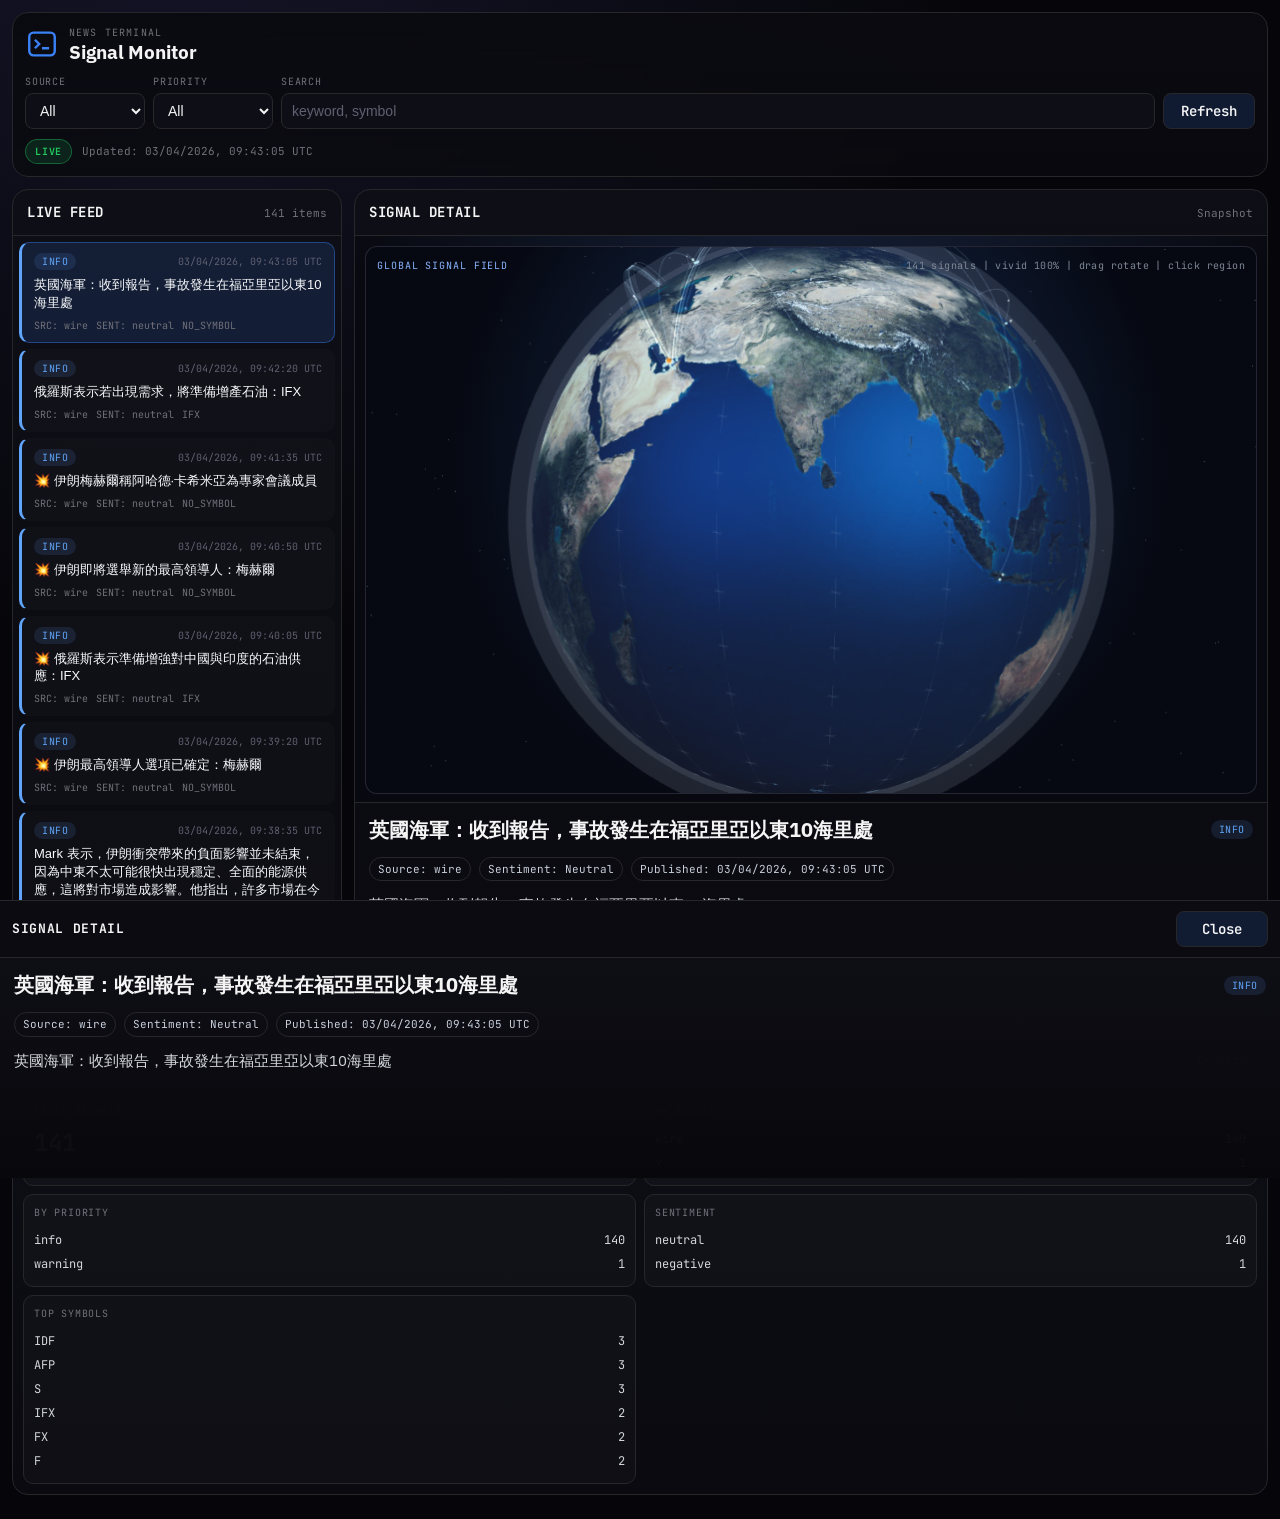
==== web/index.html @ eb811982 "Initial publish for GitHub Pages" ====
﻿<!DOCTYPE html>
<html lang="en" translate="no">
<head>
  <meta charset="UTF-8" />
  <meta name="viewport" content="width=device-width, initial-scale=1.0" />
  <title>News Terminal Web</title>
  <meta name="description" content="Real-time terminal-style news page powered by local news pipeline." />
  <link rel="preconnect" href="https://fonts.googleapis.com" />
  <link rel="preconnect" href="https://fonts.gstatic.com" crossorigin />
  <link href="https://fonts.googleapis.com/css2?family=IBM+Plex+Sans:wght@400;500;600;700&family=JetBrains+Mono:wght@400;500;600;700&display=swap" rel="stylesheet" />
  <link rel="stylesheet" href="./assets/css/terminal.css" />
  <script type="importmap">
    {
      "imports": {
        "three": "./assets/vendor/three.module.js",
        "three/addons/": "./assets/vendor/"
      }
    }
  </script>
</head>
<body>
  <a class="skip-link" href="#main-content">Skip to main content</a>

  <div class="app-shell">
    <header class="topbar" role="banner">
      <div class="brand">
        <svg class="brand-mark" viewBox="0 0 24 24" aria-hidden="true">
          <rect x="3" y="4" width="18" height="16" rx="3" ry="3"></rect>
          <path d="M7 9l3 3-3 3M12 15h5"></path>
        </svg>
        <div>
          <p class="brand-kicker">News Terminal</p>
          <h1 class="brand-title">Signal Monitor</h1>
        </div>
      </div>

      <form class="top-controls" aria-label="Feed filters" onsubmit="return false;">
        <label class="control-group" for="source-filter">
          <span>Source</span>
          <select id="source-filter" aria-label="Filter by source">
            <option value="all">All</option>
            <option value="x">X</option>
            <option value="wire">Wire</option>
          </select>
        </label>

        <label class="control-group" for="priority-filter">
          <span>Priority</span>
          <select id="priority-filter" aria-label="Filter by priority">
            <option value="all">All</option>
            <option value="critical">Critical</option>
            <option value="warning">Warning</option>
            <option value="info">Info</option>
          </select>
        </label>

        <label class="control-group search-group" for="search-input">
          <span>Search</span>
          <input id="search-input" type="search" placeholder="keyword, symbol" autocomplete="off" />
        </label>

        <button id="refresh-btn" class="action-btn" type="button">Refresh</button>
      </form>

      <div class="status-strip" aria-live="polite">
        <span id="live-indicator" class="live-indicator">Live</span>
        <span id="generated-at" class="generated-at">Data pending</span>
      </div>
    </header>

    <main id="main-content" class="layout-grid">
      <section class="panel feed-panel" aria-label="News feed panel">
        <div class="panel-head">
          <h2>Live Feed</h2>
          <span id="feed-count" class="panel-meta">0 items</span>
        </div>
        <div id="feed-list" class="feed-list" role="listbox" aria-label="Latest signals"></div>
      </section>

      <section class="panel detail-panel" aria-label="Signal detail panel">
        <div class="panel-head">
          <h2>Signal Detail</h2>
          <span class="panel-meta">Snapshot</span>
        </div>
        <section class="globe-stage" aria-label="Global signal globe">
          <canvas id="globe-canvas" class="globe-canvas" role="application" tabindex="0" aria-label="Rotating globe. Drag to rotate, click signal nodes to view news."></canvas>
          <div class="globe-overlay">
            <p class="globe-kicker">Global Signal Field</p>
            <p id="globe-summary" class="globe-summary">Waiting for feed data</p>
          </div>
        </section>
        <article id="detail-view" class="detail-view" tabindex="-1"></article>
      </section>

      <aside class="panel metrics-panel" aria-label="Metrics panel">
        <div class="panel-head">
          <h2>Market Pulse</h2>
          <span class="panel-meta">Computed</span>
        </div>
        <div id="metrics-grid" class="metrics-grid"></div>
      </aside>
    </main>
  </div>

  <div id="mobile-detail-drawer" class="mobile-drawer" aria-hidden="true">
    <div class="mobile-drawer-head">
      <h2>Signal Detail</h2>
      <button id="mobile-close-detail" class="action-btn" type="button" aria-label="Close detail panel">Close</button>
    </div>
    <article id="mobile-detail-view" class="detail-view"></article>
  </div>

  <div id="toast" class="toast" role="status" aria-live="polite"></div>

  <script type="module" src="./assets/js/app.js"></script>
</body>
</html>
---- web/assets/css/terminal.css ----
﻿:root {
  --bg: #06060a;
  --surface-0: #0a0a10;
  --surface-1: #0e0e16;
  --surface-2: #14141e;
  --text: #f4f4f5;
  --muted: #71717a;
  --line: #27272a;
  --accent: #3b82f6;
  --positive: #22c55e;
  --negative: #ef4444;
  --warning: #f59e0b;
  --info: #60a5fa;
  --radius-sm: 8px;
  --radius-md: 12px;
  --radius-lg: 16px;
  --shadow-focus: 0 0 0 2px rgba(59, 130, 246, 0.45);
  --shadow-soft: 0 12px 28px rgba(0, 0, 0, 0.28);
  --transition-fast: 180ms cubic-bezier(0.2, 0, 0.2, 1);
}

* {
  box-sizing: border-box;
}

html,
body {
  margin: 0;
  min-height: 100%;
  background: radial-gradient(circle at 15% -10%, #15152a 0%, var(--bg) 40%);
  color: var(--text);
  font-family: "IBM Plex Sans", system-ui, -apple-system, sans-serif;
}

body {
  line-height: 1.5;
}

a {
  color: inherit;
}

.skip-link {
  position: absolute;
  left: -9999px;
  top: 12px;
  z-index: 120;
  padding: 8px 12px;
  border-radius: var(--radius-sm);
  background: var(--accent);
  color: #fff;
  text-decoration: none;
}

.skip-link:focus {
  left: 12px;
}

.app-shell {
  width: min(1600px, 100% - 24px);
  margin: 12px auto;
  padding-bottom: 12px;
}

.topbar {
  position: sticky;
  top: 10px;
  z-index: 50;
  display: grid;
  grid-template-columns: minmax(200px, 280px) 1fr auto;
  gap: 12px;
  align-items: center;
  padding: 12px;
  border: 1px solid var(--line);
  border-radius: var(--radius-lg);
  background: linear-gradient(180deg, rgba(10, 10, 16, 0.96), rgba(10, 10, 16, 0.84));
  backdrop-filter: blur(8px);
}

.brand {
  display: flex;
  align-items: center;
  gap: 10px;
  min-width: 0;
}

.brand-mark {
  width: 34px;
  height: 34px;
  stroke: var(--accent);
  fill: none;
  stroke-width: 1.7;
  flex-shrink: 0;
}

.brand-kicker {
  margin: 0;
  color: var(--muted);
  font-family: "JetBrains Mono", monospace;
  font-size: 10px;
  letter-spacing: 0.12em;
  text-transform: uppercase;
}

.brand-title {
  margin: 2px 0 0;
  font-size: 19px;
  line-height: 1.15;
}

.top-controls {
  display: grid;
  grid-template-columns: 120px 120px minmax(200px, 1fr) auto;
  gap: 8px;
  align-items: end;
}

.control-group {
  display: flex;
  flex-direction: column;
  gap: 4px;
}

.control-group span {
  color: var(--muted);
  font-family: "JetBrains Mono", monospace;
  font-size: 10px;
  letter-spacing: 0.08em;
  text-transform: uppercase;
}

.control-group select,
.control-group input,
.action-btn {
  height: 36px;
  border: 1px solid var(--line);
  border-radius: var(--radius-sm);
  background: var(--surface-1);
  color: var(--text);
  padding: 0 10px;
  font-size: 14px;
  transition: border-color var(--transition-fast), background-color var(--transition-fast), transform var(--transition-fast);
}

.control-group input::placeholder {
  color: #5f6070;
}

.control-group select:focus,
.control-group input:focus,
.action-btn:focus,
.feed-card:focus-visible {
  outline: none;
  border-color: var(--accent);
  box-shadow: var(--shadow-focus);
}

.action-btn {
  min-width: 92px;
  cursor: pointer;
  background: rgba(59, 130, 246, 0.15);
  font-family: "JetBrains Mono", monospace;
  font-weight: 600;
}

.action-btn:hover {
  border-color: rgba(59, 130, 246, 0.8);
  background: rgba(59, 130, 246, 0.26);
}

.status-strip {
  justify-self: end;
  display: flex;
  align-items: center;
  gap: 10px;
  min-width: 160px;
}

.live-indicator {
  display: inline-flex;
  align-items: center;
  justify-content: center;
  padding: 4px 9px;
  border: 1px solid rgba(34, 197, 94, 0.4);
  border-radius: 999px;
  background: rgba(34, 197, 94, 0.14);
  color: var(--positive);
  font-family: "JetBrains Mono", monospace;
  font-size: 10px;
  font-weight: 700;
  letter-spacing: 0.08em;
  text-transform: uppercase;
}

.generated-at {
  color: var(--muted);
  font-family: "JetBrains Mono", monospace;
  font-size: 11px;
}

.layout-grid {
  display: grid;
  grid-template-columns: minmax(280px, 360px) minmax(0, 1fr) minmax(260px, 320px);
  gap: 12px;
  margin-top: 12px;
  min-height: calc(100vh - 130px);
}

.panel {
  border: 1px solid var(--line);
  border-radius: var(--radius-lg);
  background: linear-gradient(180deg, rgba(14, 14, 22, 0.96), rgba(10, 10, 16, 0.96));
  overflow: hidden;
  min-width: 0;
}

.panel-head {
  display: flex;
  align-items: baseline;
  justify-content: space-between;
  gap: 8px;
  padding: 12px 14px;
  border-bottom: 1px solid var(--line);
}

.panel-head h2 {
  margin: 0;
  font-size: 14px;
  letter-spacing: 0.04em;
  text-transform: uppercase;
  font-family: "JetBrains Mono", monospace;
}

.panel-meta {
  color: var(--muted);
  font-family: "JetBrains Mono", monospace;
  font-size: 11px;
}

.feed-list {
  max-height: calc(100vh - 215px);
  overflow-y: auto;
  padding: 6px;
  scroll-behavior: smooth;
}

.feed-card {
  width: 100%;
  margin: 0;
  padding: 10px 12px;
  border: 1px solid transparent;
  border-left: 3px solid var(--info);
  border-radius: 10px;
  background: rgba(255, 255, 255, 0.02);
  color: inherit;
  text-align: left;
  cursor: pointer;
  transition: background-color var(--transition-fast), border-color var(--transition-fast), transform var(--transition-fast);
}

.feed-card + .feed-card {
  margin-top: 6px;
}

.feed-card:hover {
  background: rgba(59, 130, 246, 0.08);
  border-color: rgba(59, 130, 246, 0.28);
  transform: translateY(-1px);
}

.feed-card[data-selected="true"] {
  background: rgba(59, 130, 246, 0.14);
  border-color: rgba(59, 130, 246, 0.42);
}

.feed-card[data-priority="critical"] {
  border-left-color: var(--negative);
}

.feed-card[data-priority="warning"] {
  border-left-color: var(--warning);
}

.feed-card[data-priority="info"] {
  border-left-color: var(--info);
}

.feed-card-row {
  display: flex;
  align-items: center;
  justify-content: space-between;
  gap: 8px;
  margin-bottom: 6px;
}

.feed-pill {
  display: inline-flex;
  align-items: center;
  padding: 2px 8px;
  border-radius: 999px;
  font-family: "JetBrains Mono", monospace;
  font-size: 10px;
  text-transform: uppercase;
  letter-spacing: 0.06em;
}

.feed-pill[data-priority="critical"] {
  color: var(--negative);
  background: rgba(239, 68, 68, 0.12);
}

.feed-pill[data-priority="warning"] {
  color: var(--warning);
  background: rgba(245, 158, 11, 0.12);
}

.feed-pill[data-priority="info"] {
  color: var(--info);
  background: rgba(96, 165, 250, 0.12);
}

.feed-time {
  color: #5f6070;
  font-family: "JetBrains Mono", monospace;
  font-size: 10px;
}

.feed-title {
  margin: 0;
  font-size: 13px;
  line-height: 1.38;
  color: #f8fafc;
}

.feed-meta {
  margin-top: 7px;
  display: flex;
  gap: 8px;
  flex-wrap: wrap;
  font-family: "JetBrains Mono", monospace;
  font-size: 10px;
  color: var(--muted);
}

.globe-stage {
  position: relative;
  padding: 10px 10px 8px;
  border-bottom: 1px solid var(--line);
  background: radial-gradient(circle at 50% -24%, rgba(66, 138, 255, 0.16), rgba(8, 9, 16, 0.92) 58%);
}

.globe-stage::after {
  content: none;
}

.globe-canvas {
  width: 100%;
  height: 548px;
  display: block;
  border: 1px solid rgba(39, 39, 54, 0.95);
  border-radius: 12px;
  background: radial-gradient(circle at 50% 40%, rgba(47, 103, 196, 0.34), rgba(6, 9, 18, 0.97) 66%);
  cursor: grab;
  touch-action: none;
}

.globe-overlay {
  position: absolute;
  top: 22px;
  left: 22px;
  right: 22px;
  display: flex;
  align-items: baseline;
  justify-content: space-between;
  gap: 8px;
  pointer-events: none;
}

.globe-kicker {
  margin: 0;
  color: #89b4ff;
  font-family: "JetBrains Mono", monospace;
  font-size: 10px;
  letter-spacing: 0.09em;
  text-transform: uppercase;
}

.globe-summary {
  margin: 0;
  color: #7f8796;
  font-family: "JetBrains Mono", monospace;
  font-size: 10px;
  letter-spacing: 0.04em;
  text-align: right;
}

.detail-view {
  min-height: 220px;
  padding: 14px;
}

.detail-empty {
  margin: 0;
  color: var(--muted);
  font-size: 14px;
}

.detail-title {
  margin: 0;
  font-size: 20px;
  line-height: 1.3;
}

.detail-headline-row {
  display: flex;
  align-items: center;
  justify-content: space-between;
  gap: 8px;
  margin-bottom: 14px;
}

.detail-tags {
  display: flex;
  flex-wrap: wrap;
  gap: 8px;
  margin: 10px 0 12px;
}

.detail-tag {
  border: 1px solid var(--line);
  border-radius: 999px;
  padding: 3px 8px;
  font-family: "JetBrains Mono", monospace;
  font-size: 11px;
  color: #c9d0dc;
}

.detail-content {
  margin: 0;
  color: #d4d7dd;
  white-space: pre-wrap;
  font-size: 15px;
  line-height: 1.65;
}

.detail-link {
  margin-top: 14px;
  display: inline-flex;
  color: var(--accent);
  text-underline-offset: 3px;
  font-family: "JetBrains Mono", monospace;
  font-size: 13px;
}

.metrics-grid {
  display: grid;
  gap: 8px;
  padding: 10px;
}

.metric-card {
  border: 1px solid var(--line);
  border-radius: 10px;
  padding: 10px;
  background: rgba(255, 255, 255, 0.02);
}

.metric-label {
  margin: 0;
  color: var(--muted);
  font-family: "JetBrains Mono", monospace;
  font-size: 10px;
  letter-spacing: 0.08em;
  text-transform: uppercase;
}

.metric-value {
  margin: 6px 0 0;
  font-family: "JetBrains Mono", monospace;
  font-size: 24px;
  font-weight: 700;
}

.metric-list {
  margin: 8px 0 0;
  padding: 0;
  list-style: none;
}

.metric-list li {
  display: flex;
  align-items: center;
  justify-content: space-between;
  gap: 8px;
  padding: 3px 0;
  font-family: "JetBrains Mono", monospace;
  font-size: 12px;
  color: #d4d7dd;
}

.mobile-drawer {
  position: fixed;
  left: 0;
  right: 0;
  bottom: 0;
  z-index: 80;
  transform: translateY(100%);
  transition: transform var(--transition-fast);
  background: linear-gradient(180deg, rgba(16, 16, 24, 0.98), rgba(8, 8, 12, 0.98));
  border-top: 1px solid var(--line);
  max-height: 80vh;
  overflow-y: auto;
}

.mobile-drawer.open {
  transform: translateY(0);
}

.mobile-drawer-head {
  position: sticky;
  top: 0;
  z-index: 1;
  display: flex;
  align-items: center;
  justify-content: space-between;
  gap: 8px;
  padding: 10px 12px;
  border-bottom: 1px solid var(--line);
  background: rgba(12, 12, 18, 0.98);
}

.mobile-drawer-head h2 {
  margin: 0;
  font-size: 13px;
  letter-spacing: 0.05em;
  text-transform: uppercase;
  font-family: "JetBrains Mono", monospace;
}

.toast {
  position: fixed;
  right: 14px;
  bottom: 14px;
  z-index: 90;
  padding: 8px 12px;
  border: 1px solid var(--line);
  border-radius: var(--radius-sm);
  background: rgba(10, 10, 16, 0.95);
  color: #cfd4de;
  font-family: "JetBrains Mono", monospace;
  font-size: 11px;
  opacity: 0;
  transform: translateY(8px);
  pointer-events: none;
  transition: opacity var(--transition-fast), transform var(--transition-fast);
}

.toast.visible {
  opacity: 1;
  transform: translateY(0);
}

@media (max-width: 1300px) {
  .topbar {
    grid-template-columns: 1fr;
    gap: 10px;
  }

  .status-strip {
    justify-self: start;
  }

  .layout-grid {
    grid-template-columns: minmax(260px, 330px) minmax(0, 1fr);
  }

  .metrics-panel {
    grid-column: 1 / -1;
  }

  .metrics-grid {
    grid-template-columns: repeat(2, minmax(0, 1fr));
  }
}

@media (max-width: 920px) {
  .app-shell {
    width: calc(100% - 16px);
    margin: 8px auto;
  }

  .top-controls {
    grid-template-columns: 1fr 1fr;
  }

  .search-group {
    grid-column: 1 / -1;
  }

  .layout-grid {
    grid-template-columns: 1fr;
    min-height: auto;
  }

  .feed-list {
    max-height: 46vh;
  }

  .globe-canvas {
    height: 390px;
  }

  .detail-view {
    min-height: 120px;
  }

  .metrics-grid {
    grid-template-columns: 1fr;
  }
}

@media (prefers-reduced-motion: reduce) {
  * {
    scroll-behavior: auto !important;
    transition-duration: 0.01ms !important;
    animation-duration: 0.01ms !important;
    animation-iteration-count: 1 !important;
  }
}
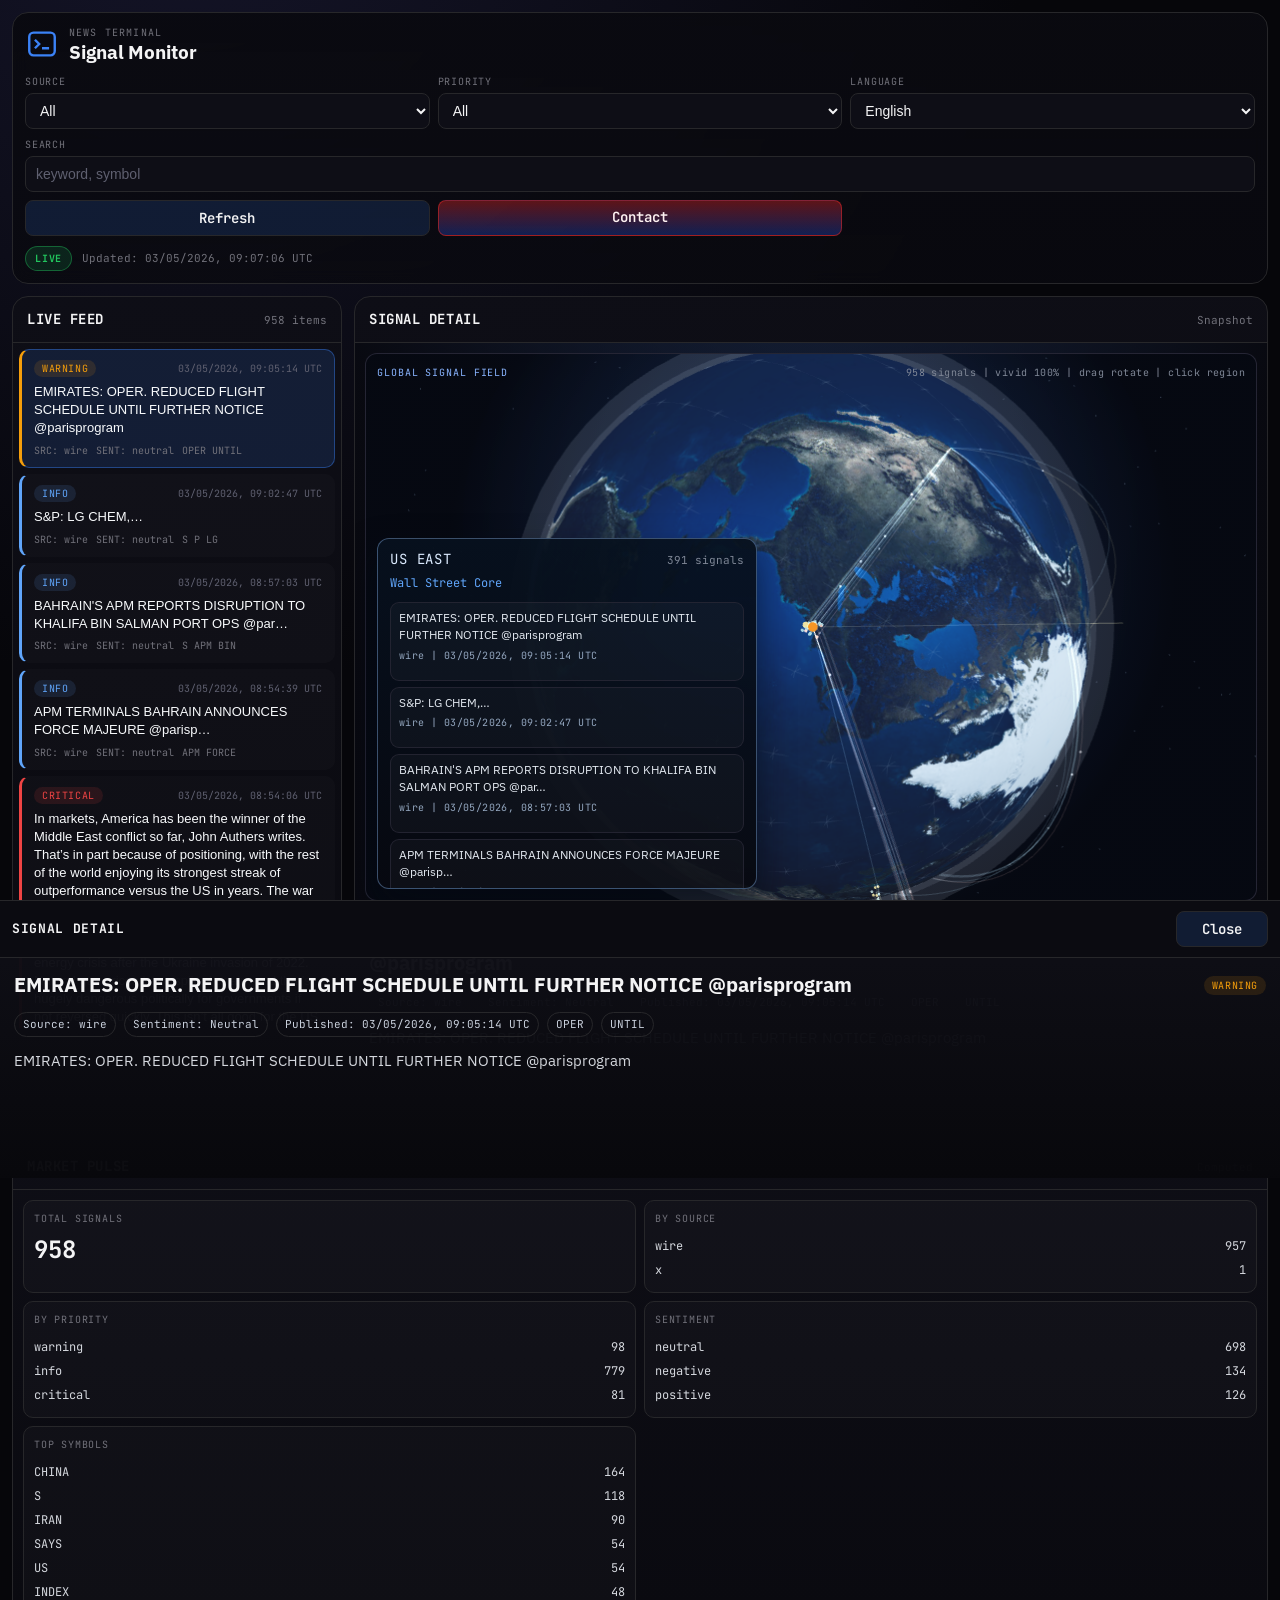
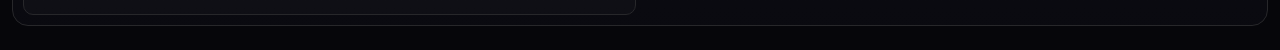
==== commit d93744e0: "feat: bilingual globe UI and lead conversion flow" ====
--- a/web/index.html
+++ b/web/index.html
@@ -36,7 +36,7 @@
 
       <form class="top-controls" aria-label="Feed filters" onsubmit="return false;">
         <label class="control-group" for="source-filter">
-          <span>Source</span>
+          <span id="label-source">Source</span>
           <select id="source-filter" aria-label="Filter by source">
             <option value="all">All</option>
             <option value="x">X</option>
@@ -45,7 +45,7 @@
         </label>
 
         <label class="control-group" for="priority-filter">
-          <span>Priority</span>
+          <span id="label-priority">Priority</span>
           <select id="priority-filter" aria-label="Filter by priority">
             <option value="all">All</option>
             <option value="critical">Critical</option>
@@ -54,12 +54,21 @@
           </select>
         </label>
 
+        <label class="control-group" for="language-filter">
+          <span id="label-language">Language</span>
+          <select id="language-filter" aria-label="Filter by language">
+            <option value="zh">中文</option>
+            <option value="en">English</option>
+          </select>
+        </label>
+
         <label class="control-group search-group" for="search-input">
-          <span>Search</span>
+          <span id="label-search">Search</span>
           <input id="search-input" type="search" placeholder="keyword, symbol" autocomplete="off" />
         </label>
 
         <button id="refresh-btn" class="action-btn" type="button">Refresh</button>
+        <a id="contact-btn" class="action-btn action-btn-cta" href="https://paristrader-terminal.streamlit.app/" target="_blank" rel="noopener noreferrer">Contact</a>
       </form>
 
       <div class="status-strip" aria-live="polite">
@@ -88,6 +97,7 @@
             <p class="globe-kicker">Global Signal Field</p>
             <p id="globe-summary" class="globe-summary">Waiting for feed data</p>
           </div>
+          <aside id="region-popover" class="region-popover" hidden></aside>
         </section>
         <article id="detail-view" class="detail-view" tabindex="-1"></article>
       </section>
@@ -112,6 +122,20 @@
 
   <div id="toast" class="toast" role="status" aria-live="polite"></div>
 
+  <div id="lead-modal" class="lead-modal" aria-hidden="true">
+    <div id="lead-modal-backdrop" class="lead-modal-backdrop"></div>
+    <section class="lead-modal-card" role="dialog" aria-modal="true" aria-labelledby="lead-modal-title">
+      <button id="lead-modal-close-x" class="lead-modal-close" type="button" aria-label="Close promotion">×</button>
+      <p class="lead-kicker">Signal Upgrade</p>
+      <h2 id="lead-modal-title">Need deeper market context?</h2>
+      <p id="lead-modal-text" class="lead-modal-text">Open ParisTrader Terminal for full workflow, deeper analytics and faster decision support.</p>
+      <div class="lead-modal-actions">
+        <a id="lead-modal-open" class="action-btn action-btn-cta" href="https://paristrader-terminal.streamlit.app/" target="_blank" rel="noopener noreferrer">Open Terminal</a>
+        <button id="lead-modal-close" class="action-btn" type="button">Later</button>
+      </div>
+    </section>
+  </div>
+
   <script type="module" src="./assets/js/app.js"></script>
 </body>
 </html>
--- a/web/assets/css/terminal.css
+++ b/web/assets/css/terminal.css
@@ -16,6 +16,7 @@
   --radius-lg: 16px;
   --shadow-focus: 0 0 0 2px rgba(59, 130, 246, 0.45);
   --shadow-soft: 0 12px 28px rgba(0, 0, 0, 0.28);
+  --shadow-pop: 0 16px 34px rgba(3, 10, 20, 0.6);
   --transition-fast: 180ms cubic-bezier(0.2, 0, 0.2, 1);
 }
 
@@ -110,7 +111,7 @@
 
 .top-controls {
   display: grid;
-  grid-template-columns: 120px 120px minmax(200px, 1fr) auto;
+  grid-template-columns: 112px 112px 112px minmax(180px, 1fr) auto auto;
   gap: 8px;
   align-items: end;
 }
@@ -156,16 +157,31 @@
 }
 
 .action-btn {
+  display: inline-flex;
+  align-items: center;
+  justify-content: center;
   min-width: 92px;
   cursor: pointer;
   background: rgba(59, 130, 246, 0.15);
   font-family: "JetBrains Mono", monospace;
   font-weight: 600;
+  text-decoration: none;
 }
 
 .action-btn:hover {
   border-color: rgba(59, 130, 246, 0.8);
   background: rgba(59, 130, 246, 0.26);
+}
+
+.action-btn-cta {
+  border-color: rgba(212, 38, 38, 0.58);
+  background: linear-gradient(180deg, rgba(220, 38, 38, 0.4), rgba(30, 64, 175, 0.42));
+  color: #fef2f2;
+}
+
+.action-btn-cta:hover {
+  border-color: rgba(248, 113, 113, 0.9);
+  background: linear-gradient(180deg, rgba(239, 68, 68, 0.5), rgba(30, 64, 175, 0.54));
 }
 
 .status-strip {
@@ -392,6 +408,79 @@
   font-size: 10px;
   letter-spacing: 0.04em;
   text-align: right;
+}
+
+.region-popover {
+  position: absolute;
+  left: 22px;
+  bottom: 20px;
+  width: min(380px, calc(100% - 44px));
+  max-height: 62%;
+  overflow-y: auto;
+  border: 1px solid rgba(125, 169, 223, 0.44);
+  border-radius: 12px;
+  background: linear-gradient(180deg, rgba(7, 17, 30, 0.94), rgba(7, 9, 16, 0.93));
+  box-shadow: var(--shadow-pop);
+  padding: 10px 12px 12px;
+}
+
+.region-head {
+  display: flex;
+  align-items: baseline;
+  justify-content: space-between;
+  gap: 8px;
+}
+
+.region-title {
+  margin: 0;
+  font-size: 14px;
+  color: #dbeafe;
+  font-family: "JetBrains Mono", monospace;
+  text-transform: uppercase;
+  letter-spacing: 0.06em;
+}
+
+.region-nickname {
+  margin: 4px 0 0;
+  color: #60a5fa;
+  font-size: 12px;
+  font-family: "JetBrains Mono", monospace;
+}
+
+.region-meta {
+  color: #7f8796;
+  font-family: "JetBrains Mono", monospace;
+  font-size: 11px;
+}
+
+.region-items {
+  margin: 10px 0 0;
+  padding: 0;
+  list-style: none;
+  display: grid;
+  gap: 6px;
+}
+
+.region-items li {
+  border: 1px solid rgba(39, 39, 54, 0.85);
+  border-radius: 9px;
+  padding: 7px 8px;
+  background: rgba(255, 255, 255, 0.03);
+}
+
+.region-item-title {
+  margin: 0;
+  color: #e2e8f0;
+  font-size: 12px;
+  line-height: 1.4;
+}
+
+.region-item-meta {
+  margin-top: 4px;
+  color: #93a6bf;
+  font-size: 10px;
+  font-family: "JetBrains Mono", monospace;
+  letter-spacing: 0.04em;
 }
 
 .detail-view {
@@ -560,12 +649,93 @@
   transform: translateY(0);
 }
 
+.lead-modal {
+  position: fixed;
+  inset: 0;
+  z-index: 100;
+  display: none;
+}
+
+.lead-modal.open {
+  display: block;
+}
+
+.lead-modal-backdrop {
+  position: absolute;
+  inset: 0;
+  background: rgba(2, 6, 12, 0.72);
+  backdrop-filter: blur(2px);
+}
+
+.lead-modal-card {
+  position: absolute;
+  left: 50%;
+  top: 50%;
+  transform: translate(-50%, -50%);
+  width: min(560px, calc(100% - 24px));
+  border: 1px solid rgba(96, 165, 250, 0.4);
+  border-radius: 14px;
+  background: radial-gradient(circle at 8% -12%, rgba(220, 38, 38, 0.23), rgba(7, 16, 28, 0.97) 55%);
+  padding: 20px 18px 16px;
+  box-shadow: var(--shadow-pop);
+}
+
+.lead-modal-close {
+  position: absolute;
+  top: 8px;
+  right: 10px;
+  width: 30px;
+  height: 30px;
+  border: 1px solid rgba(148, 163, 184, 0.36);
+  border-radius: 999px;
+  background: rgba(10, 15, 26, 0.86);
+  color: #dbeafe;
+  font-size: 18px;
+  line-height: 1;
+  cursor: pointer;
+}
+
+.lead-kicker {
+  margin: 0 0 8px;
+  color: #fca5a5;
+  font-family: "JetBrains Mono", monospace;
+  text-transform: uppercase;
+  letter-spacing: 0.08em;
+  font-size: 10px;
+}
+
+.lead-modal-card h2 {
+  margin: 0;
+  font-size: 22px;
+  line-height: 1.25;
+}
+
+.lead-modal-text {
+  margin: 10px 0 14px;
+  color: #dbeafe;
+  font-size: 14px;
+}
+
+.lead-modal-actions {
+  display: flex;
+  gap: 8px;
+  flex-wrap: wrap;
+}
+
 @media (max-width: 1300px) {
   .topbar {
     grid-template-columns: 1fr;
     gap: 10px;
   }
 
+  .top-controls {
+    grid-template-columns: repeat(3, minmax(100px, 1fr));
+  }
+
+  .search-group {
+    grid-column: 1 / -1;
+  }
+
   .status-strip {
     justify-self: start;
   }
@@ -597,6 +767,11 @@
     grid-column: 1 / -1;
   }
 
+  #contact-btn,
+  #refresh-btn {
+    width: 100%;
+  }
+
   .layout-grid {
     grid-template-columns: 1fr;
     min-height: auto;
@@ -608,6 +783,14 @@
 
   .globe-canvas {
     height: 390px;
+  }
+
+  .region-popover {
+    left: 14px;
+    right: 14px;
+    width: auto;
+    bottom: 14px;
+    max-height: 50%;
   }
 
   .detail-view {
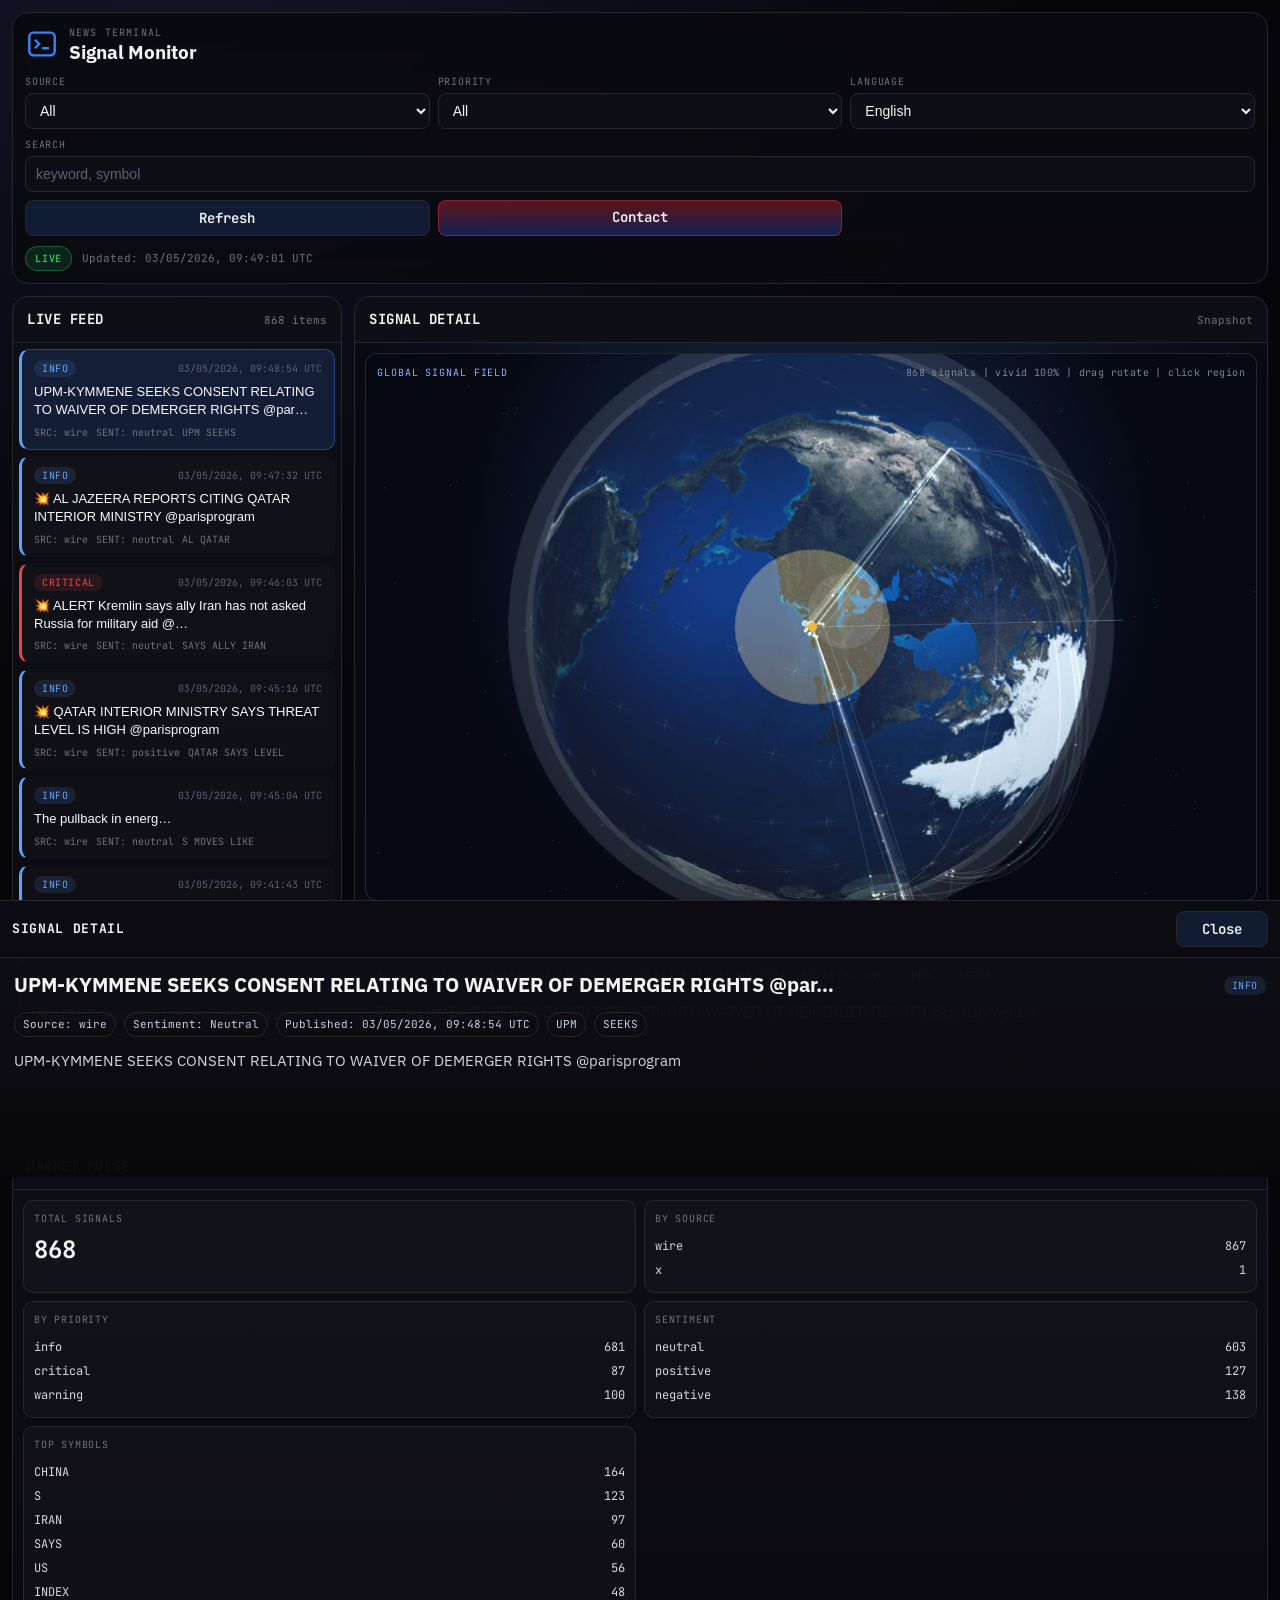
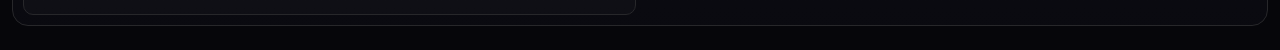
==== commit f1b31e2f: "fix: region-focused globe interaction and stricter english filtering" ====
--- a/web/index.html
+++ b/web/index.html
@@ -80,8 +80,11 @@
     <main id="main-content" class="layout-grid">
       <section class="panel feed-panel" aria-label="News feed panel">
         <div class="panel-head">
-          <h2>Live Feed</h2>
-          <span id="feed-count" class="panel-meta">0 items</span>
+          <h2 id="feed-title">Live Feed</h2>
+          <div class="panel-head-actions">
+            <button id="clear-region-filter" class="panel-filter-clear" type="button" hidden>All Regions</button>
+            <span id="feed-count" class="panel-meta">0 items</span>
+          </div>
         </div>
         <div id="feed-list" class="feed-list" role="listbox" aria-label="Latest signals"></div>
       </section>
@@ -97,7 +100,6 @@
             <p class="globe-kicker">Global Signal Field</p>
             <p id="globe-summary" class="globe-summary">Waiting for feed data</p>
           </div>
-          <aside id="region-popover" class="region-popover" hidden></aside>
         </section>
         <article id="detail-view" class="detail-view" tabindex="-1"></article>
       </section>
--- a/web/assets/css/terminal.css
+++ b/web/assets/css/terminal.css
@@ -253,6 +253,30 @@
   font-size: 11px;
 }
 
+.panel-head-actions {
+  display: inline-flex;
+  align-items: center;
+  gap: 8px;
+}
+
+.panel-filter-clear {
+  border: 1px solid rgba(96, 165, 250, 0.44);
+  border-radius: 999px;
+  padding: 3px 9px;
+  background: rgba(30, 64, 175, 0.2);
+  color: #bfdbfe;
+  font-family: "JetBrains Mono", monospace;
+  font-size: 10px;
+  letter-spacing: 0.04em;
+  cursor: pointer;
+  transition: background-color var(--transition-fast), border-color var(--transition-fast);
+}
+
+.panel-filter-clear:hover {
+  border-color: rgba(125, 211, 252, 0.8);
+  background: rgba(30, 64, 175, 0.36);
+}
+
 .feed-list {
   max-height: calc(100vh - 215px);
   overflow-y: auto;
@@ -410,78 +434,6 @@
   text-align: right;
 }
 
-.region-popover {
-  position: absolute;
-  left: 22px;
-  bottom: 20px;
-  width: min(380px, calc(100% - 44px));
-  max-height: 62%;
-  overflow-y: auto;
-  border: 1px solid rgba(125, 169, 223, 0.44);
-  border-radius: 12px;
-  background: linear-gradient(180deg, rgba(7, 17, 30, 0.94), rgba(7, 9, 16, 0.93));
-  box-shadow: var(--shadow-pop);
-  padding: 10px 12px 12px;
-}
-
-.region-head {
-  display: flex;
-  align-items: baseline;
-  justify-content: space-between;
-  gap: 8px;
-}
-
-.region-title {
-  margin: 0;
-  font-size: 14px;
-  color: #dbeafe;
-  font-family: "JetBrains Mono", monospace;
-  text-transform: uppercase;
-  letter-spacing: 0.06em;
-}
-
-.region-nickname {
-  margin: 4px 0 0;
-  color: #60a5fa;
-  font-size: 12px;
-  font-family: "JetBrains Mono", monospace;
-}
-
-.region-meta {
-  color: #7f8796;
-  font-family: "JetBrains Mono", monospace;
-  font-size: 11px;
-}
-
-.region-items {
-  margin: 10px 0 0;
-  padding: 0;
-  list-style: none;
-  display: grid;
-  gap: 6px;
-}
-
-.region-items li {
-  border: 1px solid rgba(39, 39, 54, 0.85);
-  border-radius: 9px;
-  padding: 7px 8px;
-  background: rgba(255, 255, 255, 0.03);
-}
-
-.region-item-title {
-  margin: 0;
-  color: #e2e8f0;
-  font-size: 12px;
-  line-height: 1.4;
-}
-
-.region-item-meta {
-  margin-top: 4px;
-  color: #93a6bf;
-  font-size: 10px;
-  font-family: "JetBrains Mono", monospace;
-  letter-spacing: 0.04em;
-}
 
 .detail-view {
   min-height: 220px;
@@ -785,14 +737,6 @@
     height: 390px;
   }
 
-  .region-popover {
-    left: 14px;
-    right: 14px;
-    width: auto;
-    bottom: 14px;
-    max-height: 50%;
-  }
-
   .detail-view {
     min-height: 120px;
   }
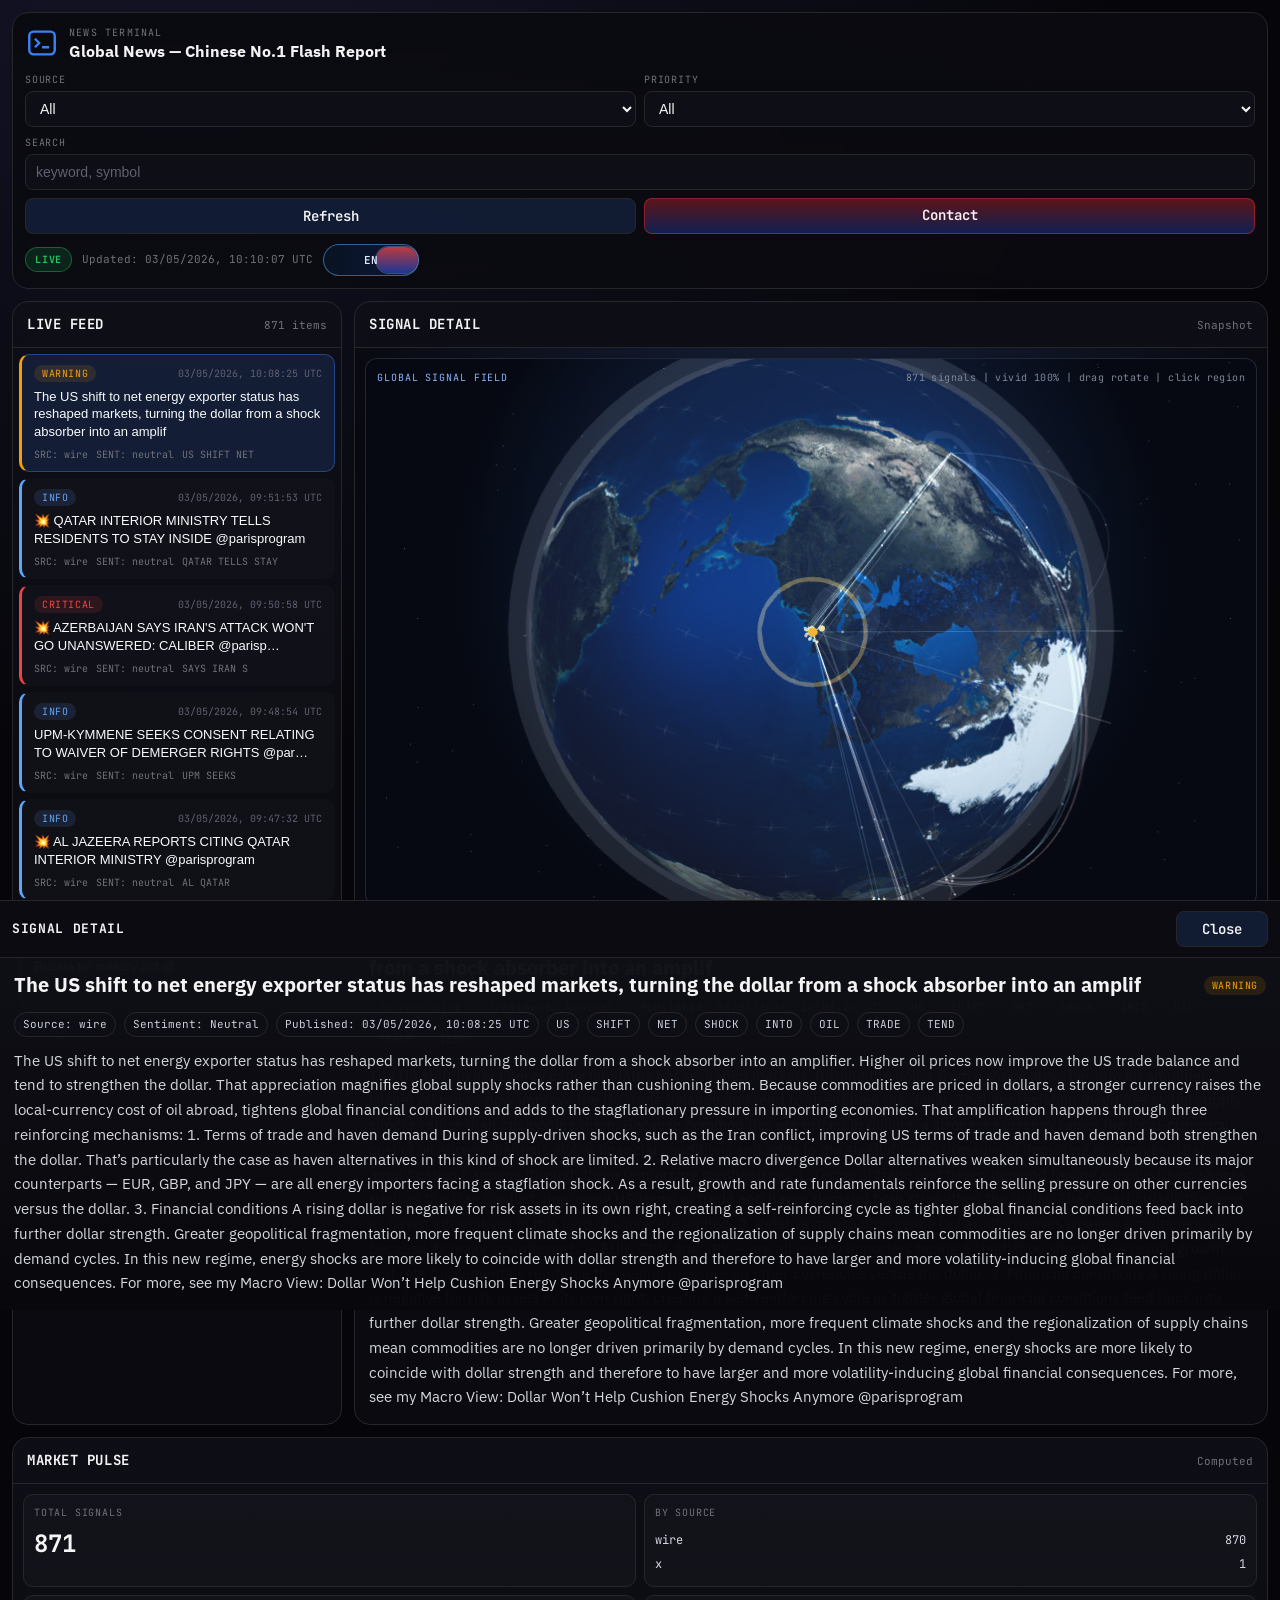
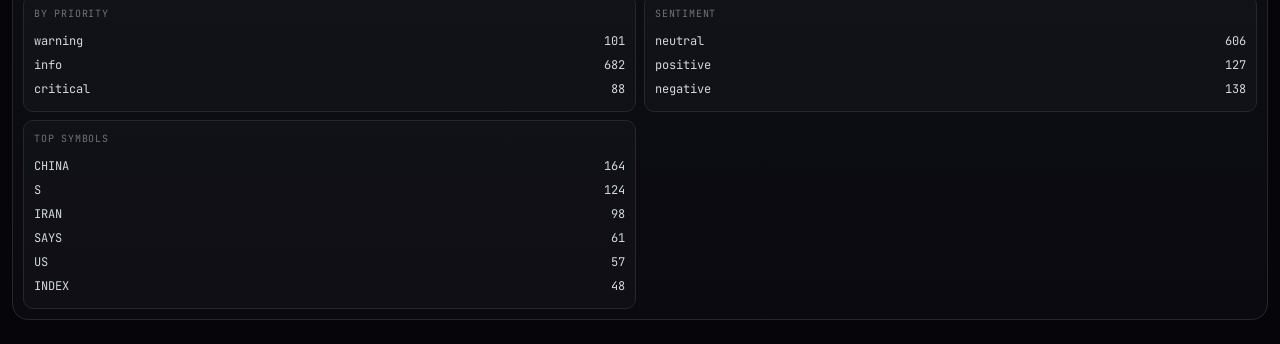
==== commit 3e28af19: "feat: language slider, localized brand title, and region click hint" ====
--- a/web/index.html
+++ b/web/index.html
@@ -30,7 +30,7 @@
         </svg>
         <div>
           <p class="brand-kicker">News Terminal</p>
-          <h1 class="brand-title">Signal Monitor</h1>
+          <h1 id="brand-title" class="brand-title">Global News — Chinese No.1 Flash Report</h1>
         </div>
       </div>
 
@@ -54,14 +54,6 @@
           </select>
         </label>
 
-        <label class="control-group" for="language-filter">
-          <span id="label-language">Language</span>
-          <select id="language-filter" aria-label="Filter by language">
-            <option value="zh">中文</option>
-            <option value="en">English</option>
-          </select>
-        </label>
-
         <label class="control-group search-group" for="search-input">
           <span id="label-search">Search</span>
           <input id="search-input" type="search" placeholder="keyword, symbol" autocomplete="off" />
@@ -74,6 +66,10 @@
       <div class="status-strip" aria-live="polite">
         <span id="live-indicator" class="live-indicator">Live</span>
         <span id="generated-at" class="generated-at">Data pending</span>
+        <button id="language-toggle" class="lang-toggle" type="button" aria-label="Switch language">
+          <span id="language-toggle-text" class="lang-toggle-text">EN</span>
+          <span class="lang-toggle-thumb"></span>
+        </button>
       </div>
     </header>
 
@@ -100,6 +96,7 @@
             <p class="globe-kicker">Global Signal Field</p>
             <p id="globe-summary" class="globe-summary">Waiting for feed data</p>
           </div>
+          <p id="region-hint" class="region-hint" hidden></p>
         </section>
         <article id="detail-view" class="detail-view" tabindex="-1"></article>
       </section>
@@ -130,9 +127,9 @@
       <button id="lead-modal-close-x" class="lead-modal-close" type="button" aria-label="Close promotion">×</button>
       <p class="lead-kicker">Signal Upgrade</p>
       <h2 id="lead-modal-title">Need deeper market context?</h2>
-      <p id="lead-modal-text" class="lead-modal-text">Open ParisTrader Terminal for full workflow, deeper analytics and faster decision support.</p>
+      <p id="lead-modal-text" class="lead-modal-text">Jump to the ParisTrader webpage for full workflow, deeper analytics and faster decision support.</p>
       <div class="lead-modal-actions">
-        <a id="lead-modal-open" class="action-btn action-btn-cta" href="https://paristrader-terminal.streamlit.app/" target="_blank" rel="noopener noreferrer">Open Terminal</a>
+        <a id="lead-modal-open" class="action-btn action-btn-cta" href="https://paristrader-terminal.streamlit.app/" target="_blank" rel="noopener noreferrer">Go To Webpage</a>
         <button id="lead-modal-close" class="action-btn" type="button">Later</button>
       </div>
     </section>
--- a/web/assets/css/terminal.css
+++ b/web/assets/css/terminal.css
@@ -105,13 +105,14 @@
 
 .brand-title {
   margin: 2px 0 0;
-  font-size: 19px;
-  line-height: 1.15;
+  font-size: 16px;
+  line-height: 1.22;
+  max-width: 360px;
 }
 
 .top-controls {
   display: grid;
-  grid-template-columns: 112px 112px 112px minmax(180px, 1fr) auto auto;
+  grid-template-columns: 112px 112px minmax(220px, 1fr) auto auto;
   gap: 8px;
   align-items: end;
 }
@@ -192,6 +193,49 @@
   min-width: 160px;
 }
 
+.lang-toggle {
+  position: relative;
+  width: 96px;
+  height: 32px;
+  border-radius: 999px;
+  border: 1px solid rgba(96, 165, 250, 0.52);
+  background: linear-gradient(90deg, rgba(8, 20, 36, 0.92), rgba(30, 64, 175, 0.26));
+  color: #dbeafe;
+  cursor: pointer;
+  padding: 0;
+}
+
+.lang-toggle-text {
+  position: absolute;
+  inset: 0;
+  display: flex;
+  align-items: center;
+  justify-content: center;
+  font-family: "JetBrains Mono", monospace;
+  font-size: 11px;
+  font-weight: 600;
+  letter-spacing: 0.06em;
+  z-index: 2;
+  pointer-events: none;
+}
+
+.lang-toggle-thumb {
+  position: absolute;
+  top: 2px;
+  left: 2px;
+  width: 42px;
+  height: 26px;
+  border-radius: 999px;
+  background: linear-gradient(180deg, rgba(239, 68, 68, 0.78), rgba(30, 64, 175, 0.78));
+  box-shadow: 0 0 0 1px rgba(148, 163, 184, 0.42);
+  transition: transform var(--transition-fast);
+  z-index: 1;
+}
+
+.lang-toggle[data-language="en"] .lang-toggle-thumb {
+  transform: translateX(50px);
+}
+
 .live-indicator {
   display: inline-flex;
   align-items: center;
@@ -432,6 +476,39 @@
   font-size: 10px;
   letter-spacing: 0.04em;
   text-align: right;
+}
+
+.region-hint {
+  position: absolute;
+  left: 50%;
+  bottom: 16px;
+  transform: translateX(-50%);
+  margin: 0;
+  padding: 5px 12px;
+  border: 1px solid rgba(125, 211, 252, 0.65);
+  border-radius: 999px;
+  background: rgba(7, 14, 26, 0.82);
+  color: #e2e8f0;
+  font-family: "JetBrains Mono", monospace;
+  font-size: 11px;
+  letter-spacing: 0.05em;
+  text-transform: uppercase;
+}
+
+.region-hint.blink {
+  animation: regionHintBlink 920ms ease-in-out infinite;
+}
+
+@keyframes regionHintBlink {
+  0%,
+  100% {
+    opacity: 0.46;
+    box-shadow: 0 0 0 0 rgba(96, 165, 250, 0.1);
+  }
+  50% {
+    opacity: 1;
+    box-shadow: 0 0 0 6px rgba(96, 165, 250, 0.15);
+  }
 }
 
 
@@ -681,7 +758,7 @@
   }
 
   .top-controls {
-    grid-template-columns: repeat(3, minmax(100px, 1fr));
+    grid-template-columns: repeat(2, minmax(100px, 1fr));
   }
 
   .search-group {
@@ -727,6 +804,19 @@
   .layout-grid {
     grid-template-columns: 1fr;
     min-height: auto;
+  }
+
+  .status-strip {
+    flex-wrap: wrap;
+    gap: 8px;
+  }
+
+  .lang-toggle {
+    width: 86px;
+  }
+
+  .lang-toggle[data-language="en"] .lang-toggle-thumb {
+    transform: translateX(40px);
   }
 
   .feed-list {
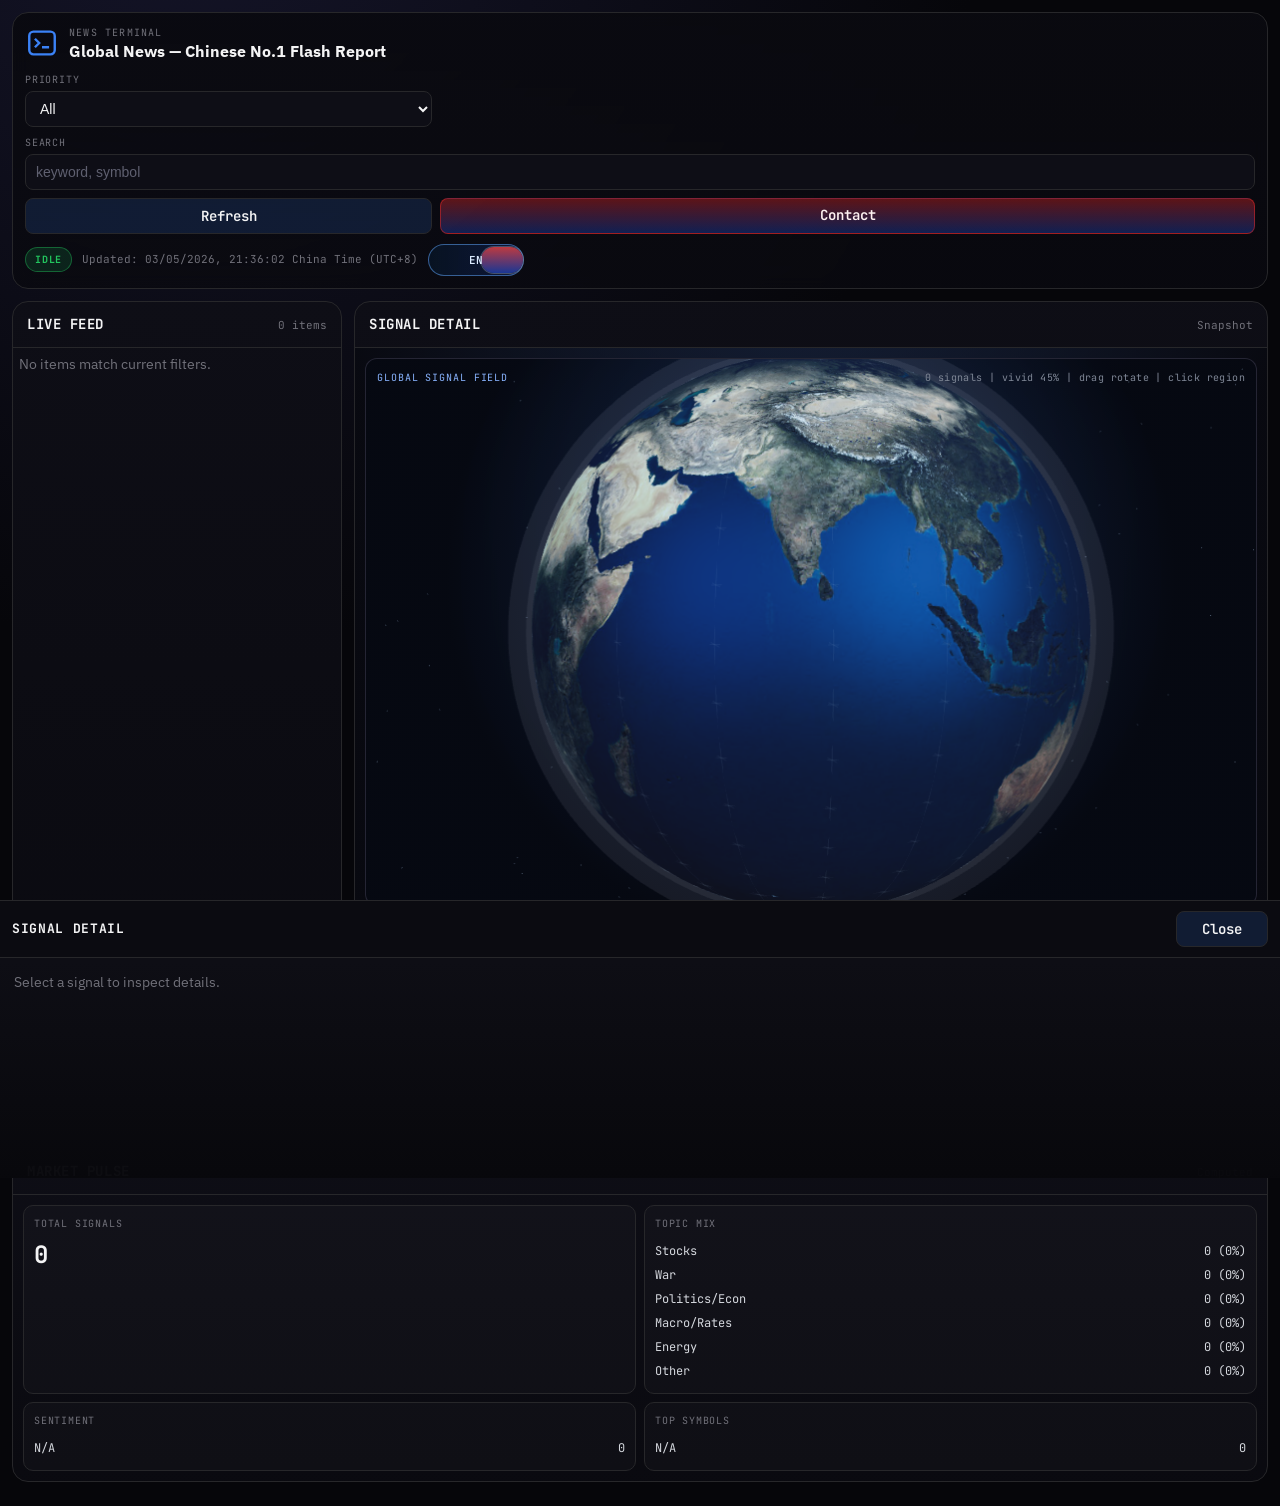
==== commit fd43df79: "feat(web): auto-clear news older than 5 days and remove source filter" ====
--- a/web/index.html
+++ b/web/index.html
@@ -35,15 +35,6 @@
       </div>
 
       <form class="top-controls" aria-label="Feed filters" onsubmit="return false;">
-        <label class="control-group" for="source-filter">
-          <span id="label-source">Source</span>
-          <select id="source-filter" aria-label="Filter by source">
-            <option value="all">All</option>
-            <option value="x">X</option>
-            <option value="wire">Wire</option>
-          </select>
-        </label>
-
         <label class="control-group" for="priority-filter">
           <span id="label-priority">Priority</span>
           <select id="priority-filter" aria-label="Filter by priority">
--- a/web/assets/css/terminal.css
+++ b/web/assets/css/terminal.css
@@ -112,7 +112,7 @@
 
 .top-controls {
   display: grid;
-  grid-template-columns: 112px 112px minmax(220px, 1fr) auto auto;
+  grid-template-columns: 112px minmax(240px, 1fr) auto auto;
   gap: 8px;
   align-items: end;
 }
@@ -758,7 +758,7 @@
   }
 
   .top-controls {
-    grid-template-columns: repeat(2, minmax(100px, 1fr));
+    grid-template-columns: minmax(120px, 1fr) minmax(220px, 2fr);
   }
 
   .search-group {
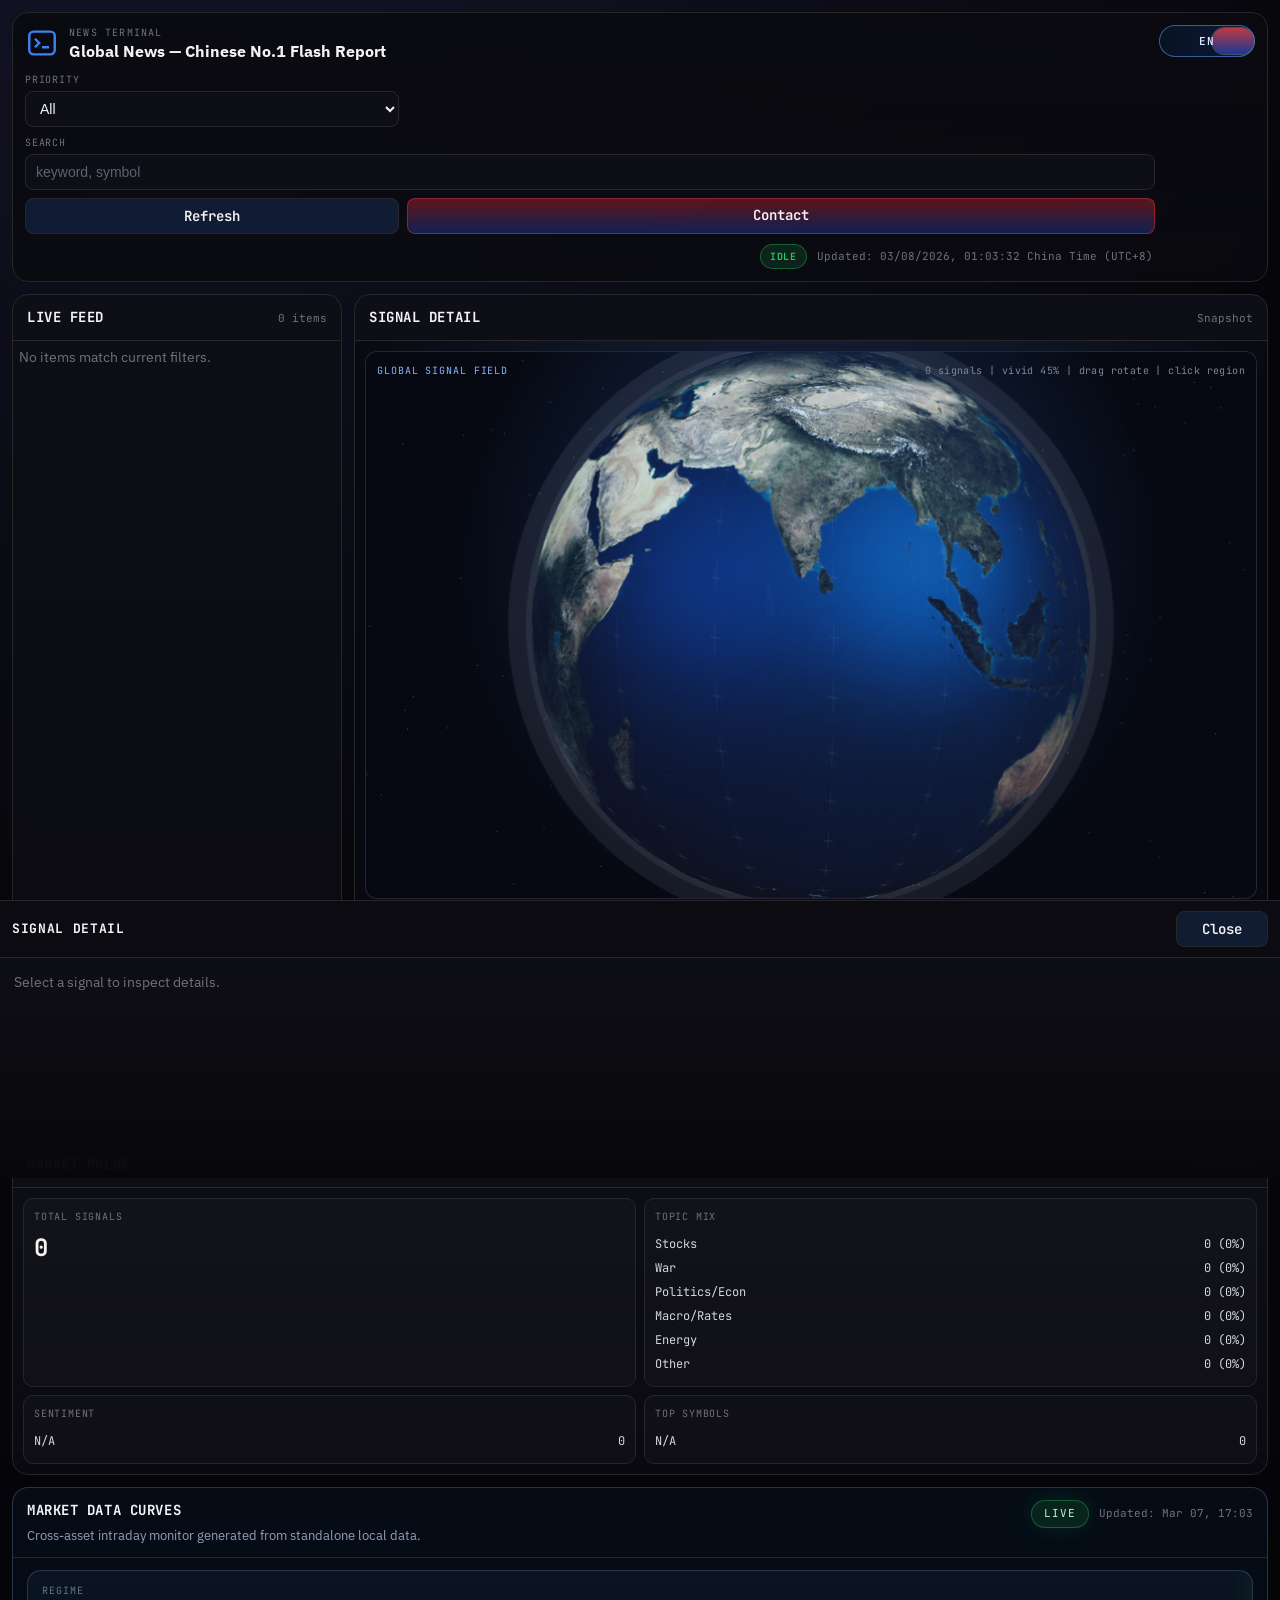
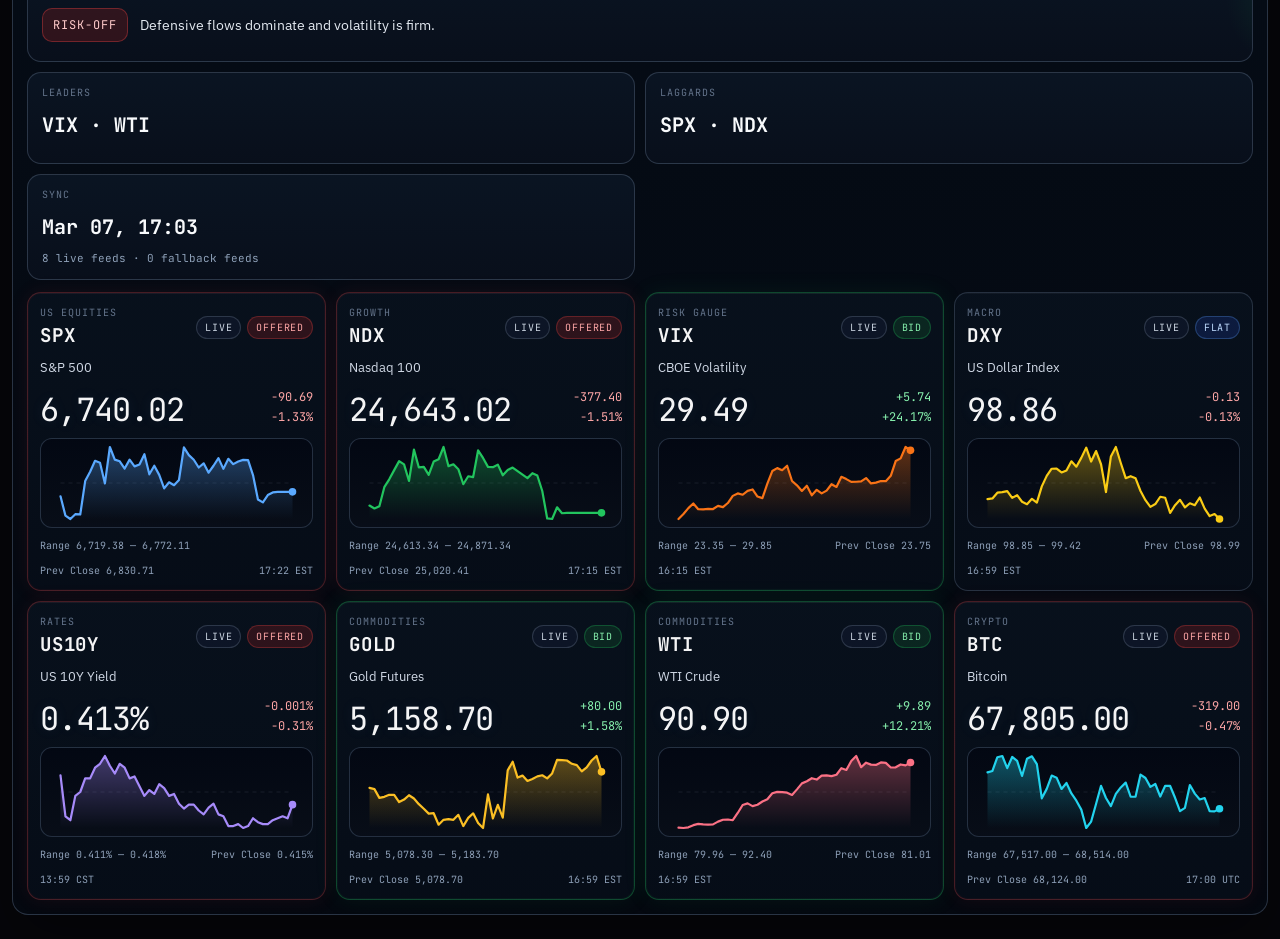
==== commit e434576d: "feat: redesign market monitor module with standalone data pipeline" ====
--- a/web/index.html
+++ b/web/index.html
@@ -100,6 +100,21 @@
         <div id="metrics-grid" class="metrics-grid"></div>
       </aside>
     </main>
+
+    <section class="panel market-monitor-panel" aria-labelledby="market-monitor-title">
+      <div class="panel-head panel-head-market">
+        <div>
+          <h2 id="market-monitor-title">Market Data Curves</h2>
+          <p id="market-monitor-subtitle" class="market-monitor-subtitle">Cross-asset intraday monitor generated from standalone local data.</p>
+        </div>
+        <div class="market-monitor-head-meta">
+          <span id="market-monitor-status" class="market-status-pill" data-state="idle">SYNC PENDING</span>
+          <span id="market-monitor-updated" class="panel-meta">Waiting for market data</span>
+        </div>
+      </div>
+      <div id="market-monitor-summary" class="market-summary-grid" aria-live="polite"></div>
+      <div id="market-monitor-grid" class="market-monitor-grid"></div>
+    </section>
   </div>
 
   <div id="mobile-detail-drawer" class="mobile-drawer" aria-hidden="true">
--- a/web/assets/css/terminal.css
+++ b/web/assets/css/terminal.css
@@ -11,6 +11,9 @@
   --negative: #ef4444;
   --warning: #f59e0b;
   --info: #60a5fa;
+  --market-surface: #07121f;
+  --market-grid: rgba(148, 163, 184, 0.12);
+  --market-glow: rgba(34, 197, 94, 0.18);
   --radius-sm: 8px;
   --radius-md: 12px;
   --radius-lg: 16px;
@@ -71,7 +74,7 @@
   grid-template-columns: minmax(200px, 280px) 1fr auto;
   gap: 12px;
   align-items: center;
-  padding: 12px;
+  padding: 12px 124px 12px 12px;
   border: 1px solid var(--line);
   border-radius: var(--radius-lg);
   background: linear-gradient(180deg, rgba(10, 10, 16, 0.96), rgba(10, 10, 16, 0.84));
@@ -191,10 +194,14 @@
   align-items: center;
   gap: 10px;
   min-width: 160px;
+  padding-right: 2px;
 }
 
 .lang-toggle {
-  position: relative;
+  position: absolute;
+  top: 12px;
+  right: 12px;
+  z-index: 3;
   width: 96px;
   height: 32px;
   border-radius: 999px;
@@ -614,6 +621,460 @@
   font-family: "JetBrains Mono", monospace;
   font-size: 12px;
   color: #d4d7dd;
+}
+
+.market-monitor-panel {
+  position: relative;
+  margin-top: 12px;
+  border-color: rgba(71, 85, 105, 0.56);
+  background:
+    linear-gradient(180deg, rgba(5, 12, 22, 0.98), rgba(4, 8, 16, 0.98)),
+    linear-gradient(90deg, rgba(34, 197, 94, 0.05), transparent 24%, rgba(96, 165, 250, 0.06) 68%, transparent 100%);
+  box-shadow: 0 24px 60px rgba(0, 0, 0, 0.32);
+}
+
+.market-monitor-panel::before {
+  content: "";
+  position: absolute;
+  inset: 0;
+  background-image: linear-gradient(transparent 95%, rgba(148, 163, 184, 0.04) 100%);
+  background-size: 100% 4px;
+  pointer-events: none;
+  opacity: 0.25;
+}
+
+.panel-head-market {
+  align-items: flex-start;
+  gap: 16px;
+}
+
+.market-monitor-subtitle {
+  margin: 6px 0 0;
+  color: #91a0b8;
+  font-size: 13px;
+  line-height: 1.45;
+}
+
+.market-monitor-head-meta {
+  display: flex;
+  align-items: center;
+  gap: 10px;
+  flex-wrap: wrap;
+  justify-content: flex-end;
+}
+
+.market-status-pill {
+  display: inline-flex;
+  align-items: center;
+  justify-content: center;
+  min-height: 28px;
+  padding: 0 12px;
+  border: 1px solid rgba(148, 163, 184, 0.3);
+  border-radius: 999px;
+  background: rgba(15, 23, 42, 0.82);
+  color: #dbeafe;
+  font-family: "JetBrains Mono", monospace;
+  font-size: 11px;
+  letter-spacing: 0.08em;
+  text-transform: uppercase;
+}
+
+.market-status-pill[data-state="live"] {
+  color: #bbf7d0;
+  border-color: rgba(34, 197, 94, 0.36);
+  background: rgba(20, 83, 45, 0.34);
+  box-shadow: 0 0 22px rgba(34, 197, 94, 0.14);
+}
+
+.market-status-pill[data-state="degraded"],
+.market-status-pill[data-state="stale"] {
+  color: #fde68a;
+  border-color: rgba(245, 158, 11, 0.34);
+  background: rgba(120, 53, 15, 0.32);
+}
+
+.market-status-pill[data-state="fallback"] {
+  color: #fecaca;
+  border-color: rgba(239, 68, 68, 0.34);
+  background: rgba(127, 29, 29, 0.32);
+}
+
+.market-summary-grid {
+  display: grid;
+  grid-template-columns: 1.6fr repeat(3, minmax(0, 1fr));
+  gap: 10px;
+  padding: 12px 14px 0;
+}
+
+.market-summary-card {
+  min-height: 92px;
+  border: 1px solid rgba(71, 85, 105, 0.56);
+  border-radius: 14px;
+  padding: 12px 14px;
+  background: linear-gradient(180deg, rgba(11, 22, 36, 0.92), rgba(9, 16, 28, 0.92));
+}
+
+.market-summary-card-wide {
+  position: relative;
+  overflow: hidden;
+}
+
+.market-summary-card-wide::after {
+  content: "";
+  position: absolute;
+  inset: auto -10% 0 auto;
+  width: 160px;
+  height: 120px;
+  background: radial-gradient(circle, rgba(34, 197, 94, 0.12), transparent 68%);
+  pointer-events: none;
+}
+
+.market-summary-label {
+  margin: 0;
+  color: #64748b;
+  font-family: "JetBrains Mono", monospace;
+  font-size: 10px;
+  letter-spacing: 0.1em;
+  text-transform: uppercase;
+}
+
+.market-summary-main {
+  display: flex;
+  gap: 12px;
+  align-items: center;
+  margin-top: 10px;
+}
+
+.market-regime-badge {
+  display: inline-flex;
+  align-items: center;
+  justify-content: center;
+  min-width: 86px;
+  padding: 7px 10px;
+  border-radius: 10px;
+  background: rgba(15, 23, 42, 0.9);
+  border: 1px solid rgba(148, 163, 184, 0.3);
+  color: #dbeafe;
+  font-family: "JetBrains Mono", monospace;
+  font-size: 12px;
+  letter-spacing: 0.08em;
+  text-transform: uppercase;
+}
+
+.market-regime-badge[data-regime="risk-on"] {
+  color: #bbf7d0;
+  border-color: rgba(34, 197, 94, 0.38);
+  background: rgba(20, 83, 45, 0.35);
+}
+
+.market-regime-badge[data-regime="risk-off"] {
+  color: #fecaca;
+  border-color: rgba(239, 68, 68, 0.36);
+  background: rgba(127, 29, 29, 0.32);
+}
+
+.market-regime-badge[data-regime="balanced"] {
+  color: #bfdbfe;
+  border-color: rgba(96, 165, 250, 0.36);
+  background: rgba(30, 64, 175, 0.24);
+}
+
+.market-summary-headline,
+.market-summary-value,
+.market-summary-meta {
+  margin: 0;
+}
+
+.market-summary-headline {
+  color: #e2e8f0;
+  font-size: 14px;
+  line-height: 1.45;
+}
+
+.market-summary-value {
+  margin-top: 10px;
+  color: #f8fafc;
+  font-family: "JetBrains Mono", monospace;
+  font-size: 20px;
+  font-weight: 700;
+}
+
+.market-summary-meta {
+  margin-top: 8px;
+  color: #8ea0b8;
+  font-family: "JetBrains Mono", monospace;
+  font-size: 11px;
+}
+
+.market-monitor-grid {
+  display: grid;
+  grid-template-columns: repeat(auto-fit, minmax(240px, 1fr));
+  gap: 10px;
+  padding: 12px 14px 14px;
+}
+
+.market-card,
+.market-empty {
+  position: relative;
+  border: 1px solid rgba(71, 85, 105, 0.5);
+  border-radius: 14px;
+  padding: 12px;
+  background:
+    linear-gradient(180deg, rgba(8, 17, 29, 0.96), rgba(6, 13, 24, 0.96)),
+    linear-gradient(135deg, rgba(34, 197, 94, 0.03), transparent 48%, rgba(96, 165, 250, 0.04));
+  overflow: hidden;
+}
+
+.market-card::after {
+  content: "";
+  position: absolute;
+  inset: 0;
+  border-top: 1px solid rgba(255, 255, 255, 0.04);
+  pointer-events: none;
+}
+
+.market-card[data-trend="up"] {
+  border-color: rgba(34, 197, 94, 0.32);
+  box-shadow: inset 0 0 0 1px rgba(34, 197, 94, 0.06), 0 0 24px rgba(34, 197, 94, 0.08);
+}
+
+.market-card[data-trend="down"] {
+  border-color: rgba(239, 68, 68, 0.28);
+  box-shadow: inset 0 0 0 1px rgba(239, 68, 68, 0.04), 0 0 20px rgba(239, 68, 68, 0.08);
+}
+
+.market-card-top,
+.market-card-value-row,
+.market-card-meta {
+  display: flex;
+  align-items: center;
+  justify-content: space-between;
+  gap: 10px;
+}
+
+.market-card-kicker {
+  margin: 0;
+  color: #64748b;
+  font-family: "JetBrains Mono", monospace;
+  font-size: 10px;
+  letter-spacing: 0.1em;
+  text-transform: uppercase;
+}
+
+.market-card-title,
+.market-card-name,
+.market-card-value {
+  margin: 0;
+}
+
+.market-card-title {
+  margin-top: 2px;
+  font-family: "JetBrains Mono", monospace;
+  font-size: 19px;
+  letter-spacing: 0.04em;
+}
+
+.market-card-badges {
+  display: flex;
+  align-items: center;
+  gap: 6px;
+  flex-wrap: wrap;
+  justify-content: flex-end;
+}
+
+.market-series-status,
+.market-trend-pill {
+  display: inline-flex;
+  align-items: center;
+  justify-content: center;
+  min-height: 23px;
+  padding: 0 8px;
+  border-radius: 999px;
+  font-family: "JetBrains Mono", monospace;
+  font-size: 10px;
+  letter-spacing: 0.08em;
+  text-transform: uppercase;
+}
+
+.market-series-status {
+  border: 1px solid rgba(148, 163, 184, 0.24);
+  background: rgba(15, 23, 42, 0.74);
+  color: #cbd5e1;
+}
+
+.market-series-status[data-state="cached"] {
+  color: #fde68a;
+  border-color: rgba(245, 158, 11, 0.32);
+}
+
+.market-series-status[data-state="default"] {
+  color: #fecaca;
+  border-color: rgba(239, 68, 68, 0.32);
+}
+
+.market-trend-pill {
+  border: 1px solid transparent;
+}
+
+.market-trend-pill[data-trend="up"] {
+  color: #86efac;
+  background: rgba(20, 83, 45, 0.34);
+  border-color: rgba(34, 197, 94, 0.28);
+}
+
+.market-trend-pill[data-trend="down"] {
+  color: #fca5a5;
+  background: rgba(127, 29, 29, 0.32);
+  border-color: rgba(239, 68, 68, 0.28);
+}
+
+.market-trend-pill[data-trend="flat"] {
+  color: #bfdbfe;
+  background: rgba(30, 64, 175, 0.24);
+  border-color: rgba(96, 165, 250, 0.28);
+}
+
+.market-card-name {
+  margin-top: 8px;
+  color: #d1d9e6;
+  font-size: 13px;
+}
+
+.market-card-value-row {
+  margin-top: 10px;
+  align-items: flex-end;
+}
+
+.market-card-value {
+  font-family: "JetBrains Mono", monospace;
+  font-size: 32px;
+  line-height: 1;
+  letter-spacing: -0.03em;
+  text-shadow: 0 0 14px rgba(96, 165, 250, 0.1);
+}
+
+.market-card-change {
+  display: flex;
+  flex-direction: column;
+  gap: 2px;
+  align-items: flex-end;
+  font-family: "JetBrains Mono", monospace;
+  font-size: 12px;
+}
+
+.market-card-change.positive {
+  color: #86efac;
+}
+
+.market-card-change.negative {
+  color: #fca5a5;
+}
+
+.market-card-change.neutral {
+  color: #cbd5e1;
+}
+
+.market-card-chart {
+  margin-top: 12px;
+  border: 1px solid rgba(51, 65, 85, 0.7);
+  border-radius: 12px;
+  background: linear-gradient(180deg, rgba(3, 7, 18, 0.92), rgba(9, 14, 24, 0.88));
+  overflow: hidden;
+}
+
+.market-card-chart.is-empty {
+  min-height: 88px;
+}
+
+.market-sparkline {
+  display: block;
+  width: 100%;
+  height: 88px;
+}
+
+.market-sparkline-grid {
+  stroke: var(--market-grid);
+  stroke-width: 1;
+  stroke-dasharray: 4 4;
+}
+
+.market-sparkline-empty {
+  min-height: 88px;
+  background: linear-gradient(90deg, rgba(30, 41, 59, 0.4), rgba(15, 23, 42, 0.75), rgba(30, 41, 59, 0.4));
+}
+
+.market-card-meta {
+  margin-top: 10px;
+  flex-wrap: wrap;
+  color: #8ea0b8;
+  font-family: "JetBrains Mono", monospace;
+  font-size: 10px;
+}
+
+.market-empty {
+  display: flex;
+  align-items: center;
+  justify-content: center;
+  min-height: 160px;
+  color: #cbd5e1;
+  font-family: "JetBrains Mono", monospace;
+}
+
+.is-skeleton {
+  position: relative;
+  overflow: hidden;
+}
+
+.is-skeleton::before {
+  content: "";
+  position: absolute;
+  inset: 0;
+  background: linear-gradient(90deg, transparent, rgba(255, 255, 255, 0.06), transparent);
+  transform: translateX(-100%);
+  animation: market-pulse 1.6s ease-in-out infinite;
+}
+
+.market-skeleton-line,
+.market-skeleton-chart {
+  border-radius: 10px;
+  background: rgba(148, 163, 184, 0.14);
+}
+
+.market-skeleton-line {
+  height: 11px;
+  margin-top: 8px;
+}
+
+.market-skeleton-line.short {
+  width: 28%;
+  margin-top: 0;
+}
+
+.market-skeleton-line.medium {
+  width: 46%;
+}
+
+.market-skeleton-line.tall {
+  width: 56%;
+  height: 30px;
+}
+
+.market-skeleton-line.full {
+  width: 100%;
+}
+
+.market-skeleton-chart {
+  height: 88px;
+  margin-top: 12px;
+}
+
+@keyframes market-pulse {
+  0% {
+    transform: translateX(-100%);
+  }
+  100% {
+    transform: translateX(100%);
+  }
 }
 
 .mobile-drawer {
@@ -755,6 +1216,7 @@
   .topbar {
     grid-template-columns: 1fr;
     gap: 10px;
+    padding-right: 112px;
   }
 
   .top-controls {
@@ -766,7 +1228,7 @@
   }
 
   .status-strip {
-    justify-self: start;
+    justify-self: end;
   }
 
   .layout-grid {
@@ -779,6 +1241,14 @@
 
   .metrics-grid {
     grid-template-columns: repeat(2, minmax(0, 1fr));
+  }
+
+  .market-summary-grid {
+    grid-template-columns: repeat(2, minmax(0, 1fr));
+  }
+
+  .market-summary-card-wide {
+    grid-column: 1 / -1;
   }
 }
 
@@ -788,6 +1258,15 @@
     margin: 8px auto;
   }
 
+  .topbar {
+    padding-top: 50px;
+    padding-right: 12px;
+  }
+
+  .status-strip {
+    padding-right: 0;
+  }
+
   .top-controls {
     grid-template-columns: 1fr 1fr;
   }
@@ -813,6 +1292,8 @@
 
   .lang-toggle {
     width: 86px;
+    top: 10px;
+    right: 10px;
   }
 
   .lang-toggle[data-language="en"] .lang-toggle-thumb {
@@ -833,6 +1314,28 @@
 
   .metrics-grid {
     grid-template-columns: 1fr;
+  }
+
+  .panel-head-market {
+    flex-direction: column;
+    align-items: flex-start;
+  }
+
+  .market-monitor-head-meta {
+    justify-content: flex-start;
+  }
+
+  .market-summary-grid {
+    grid-template-columns: 1fr;
+  }
+
+  .market-monitor-grid {
+    grid-template-columns: 1fr;
+  }
+
+  .market-card-value-row {
+    align-items: flex-start;
+    flex-direction: column;
   }
 }
 
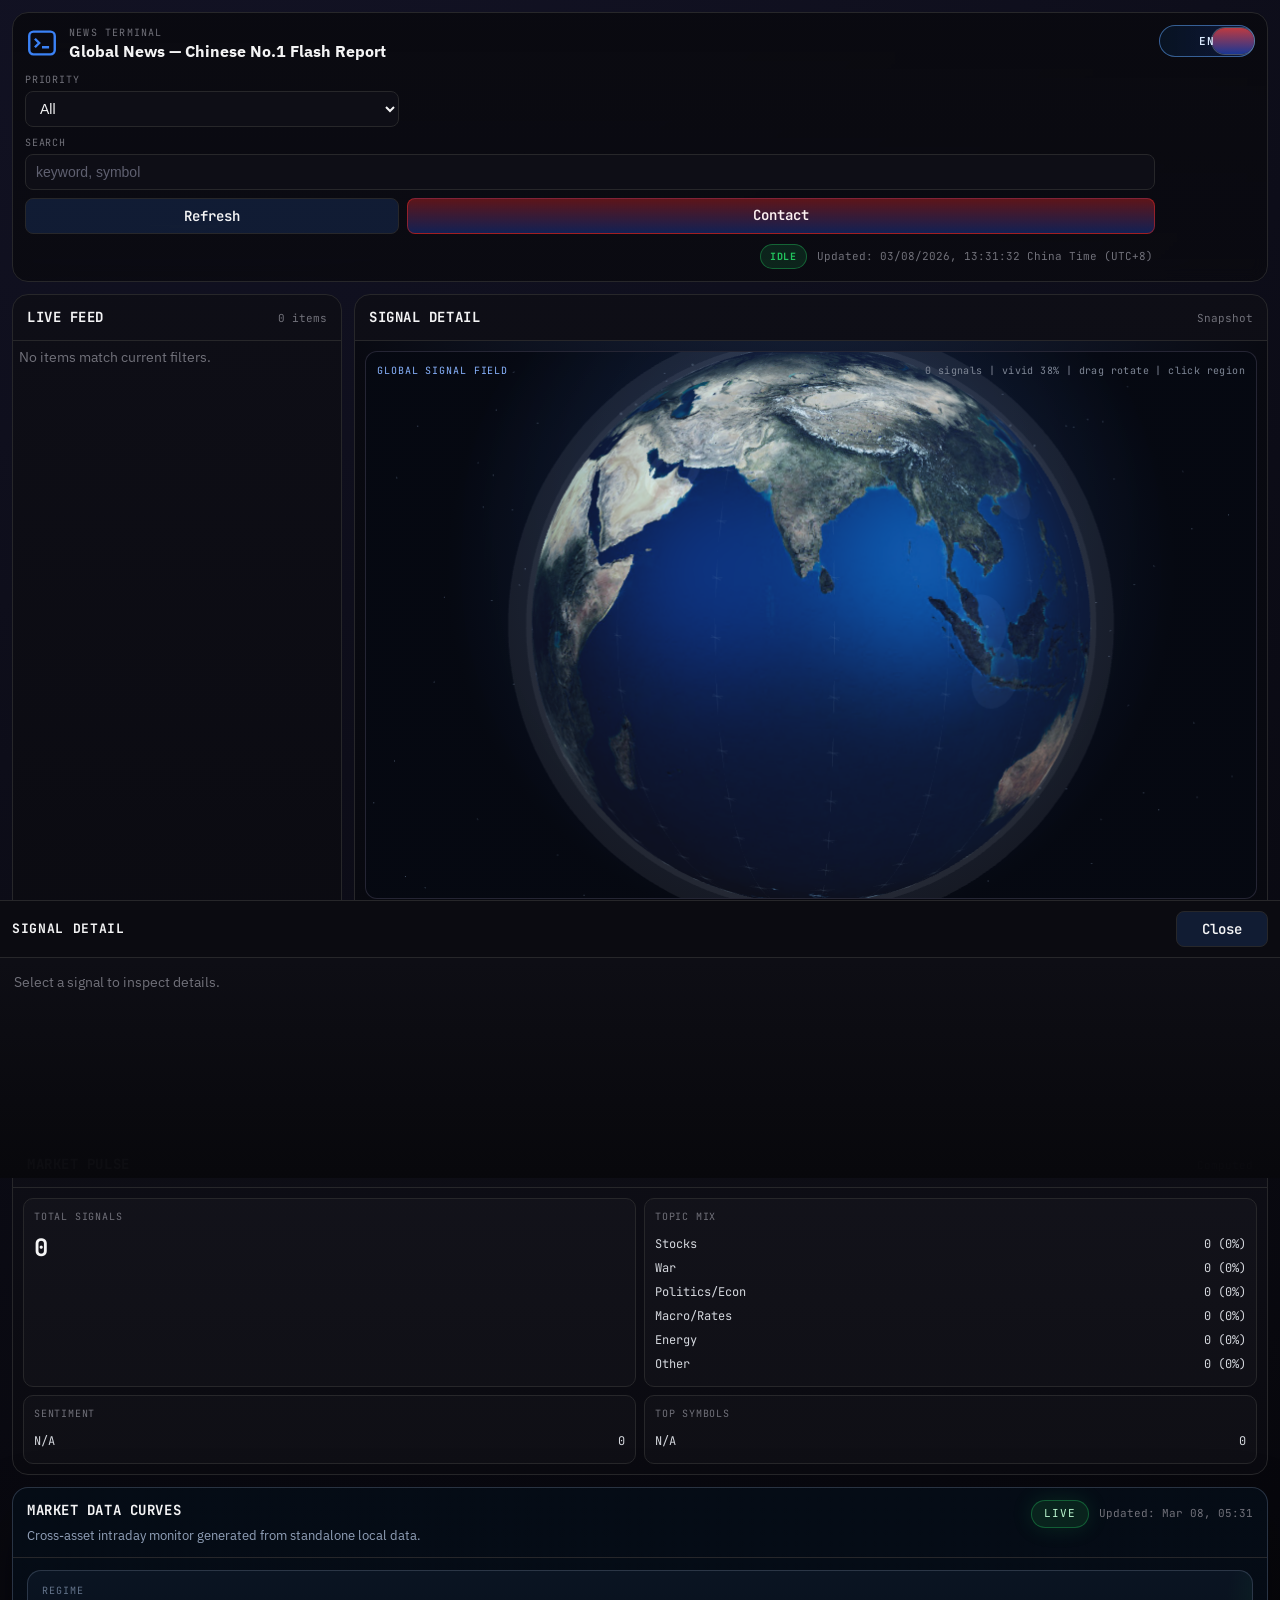
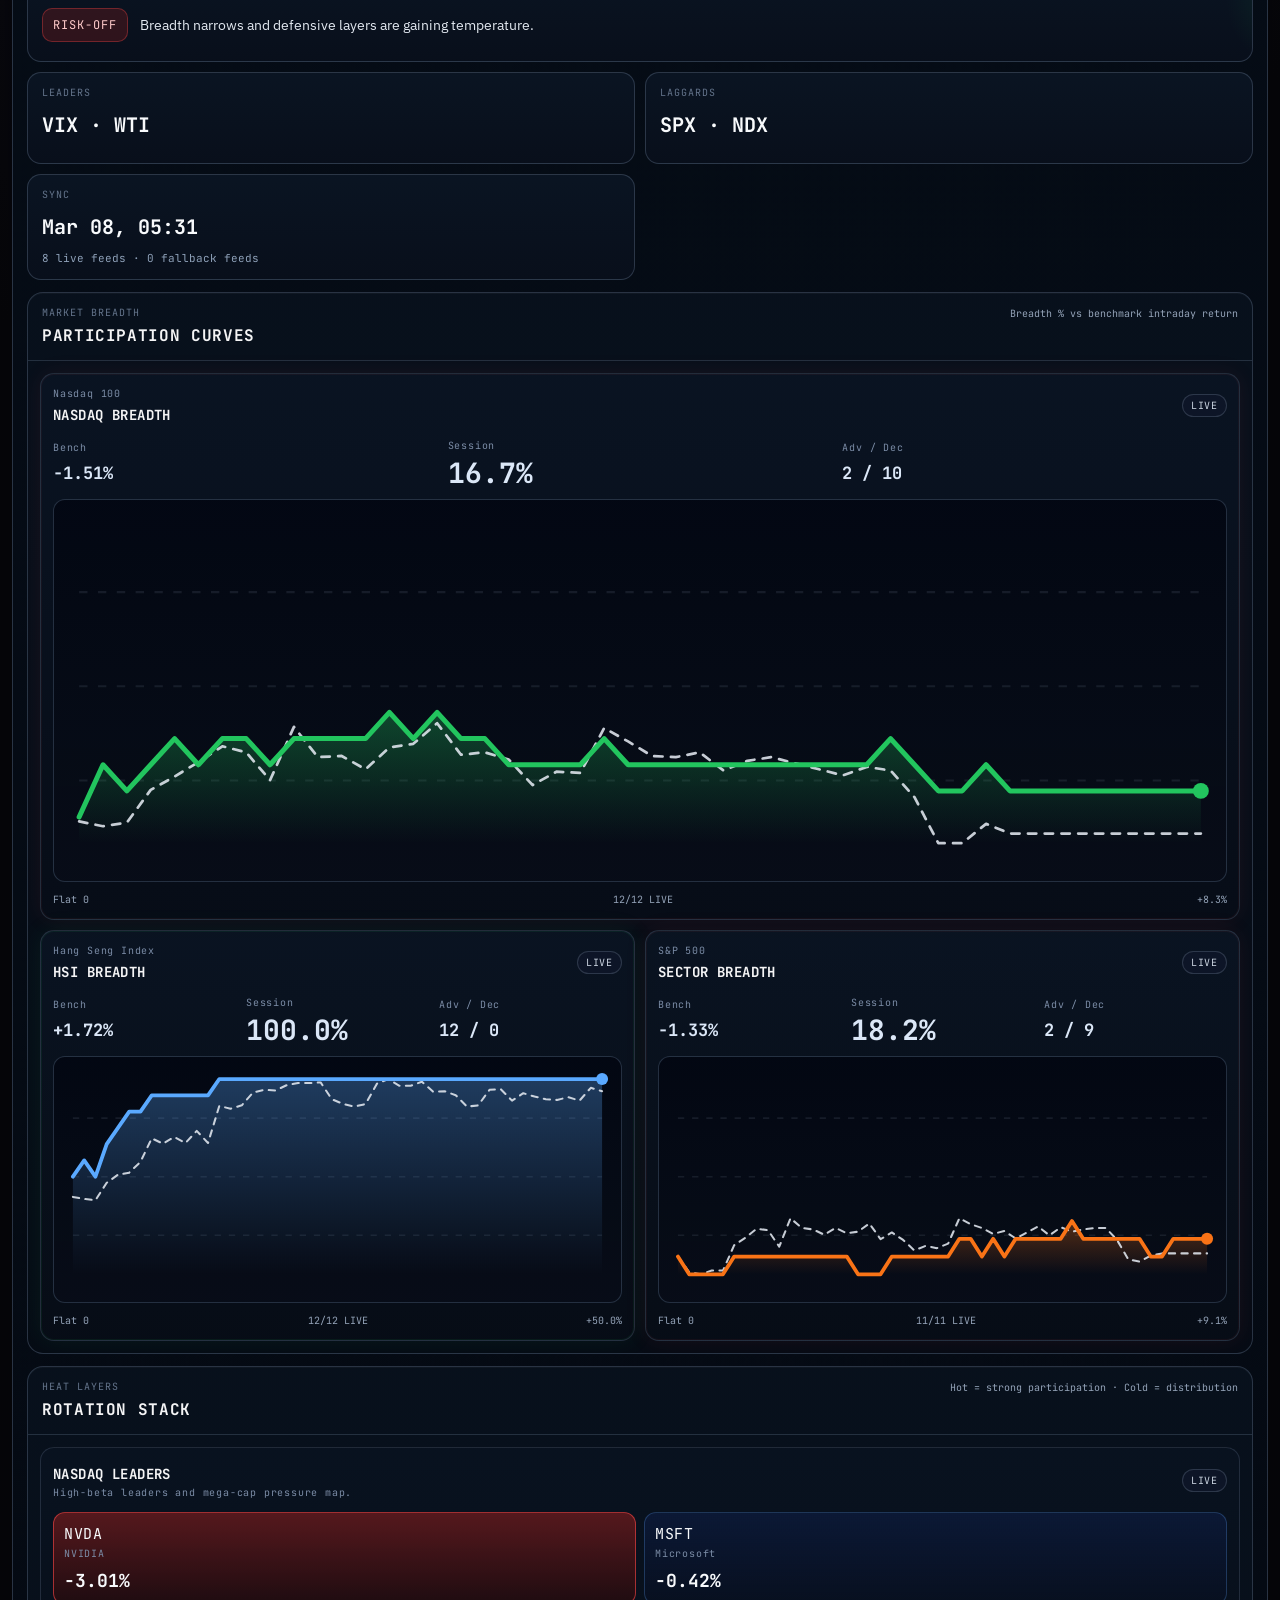
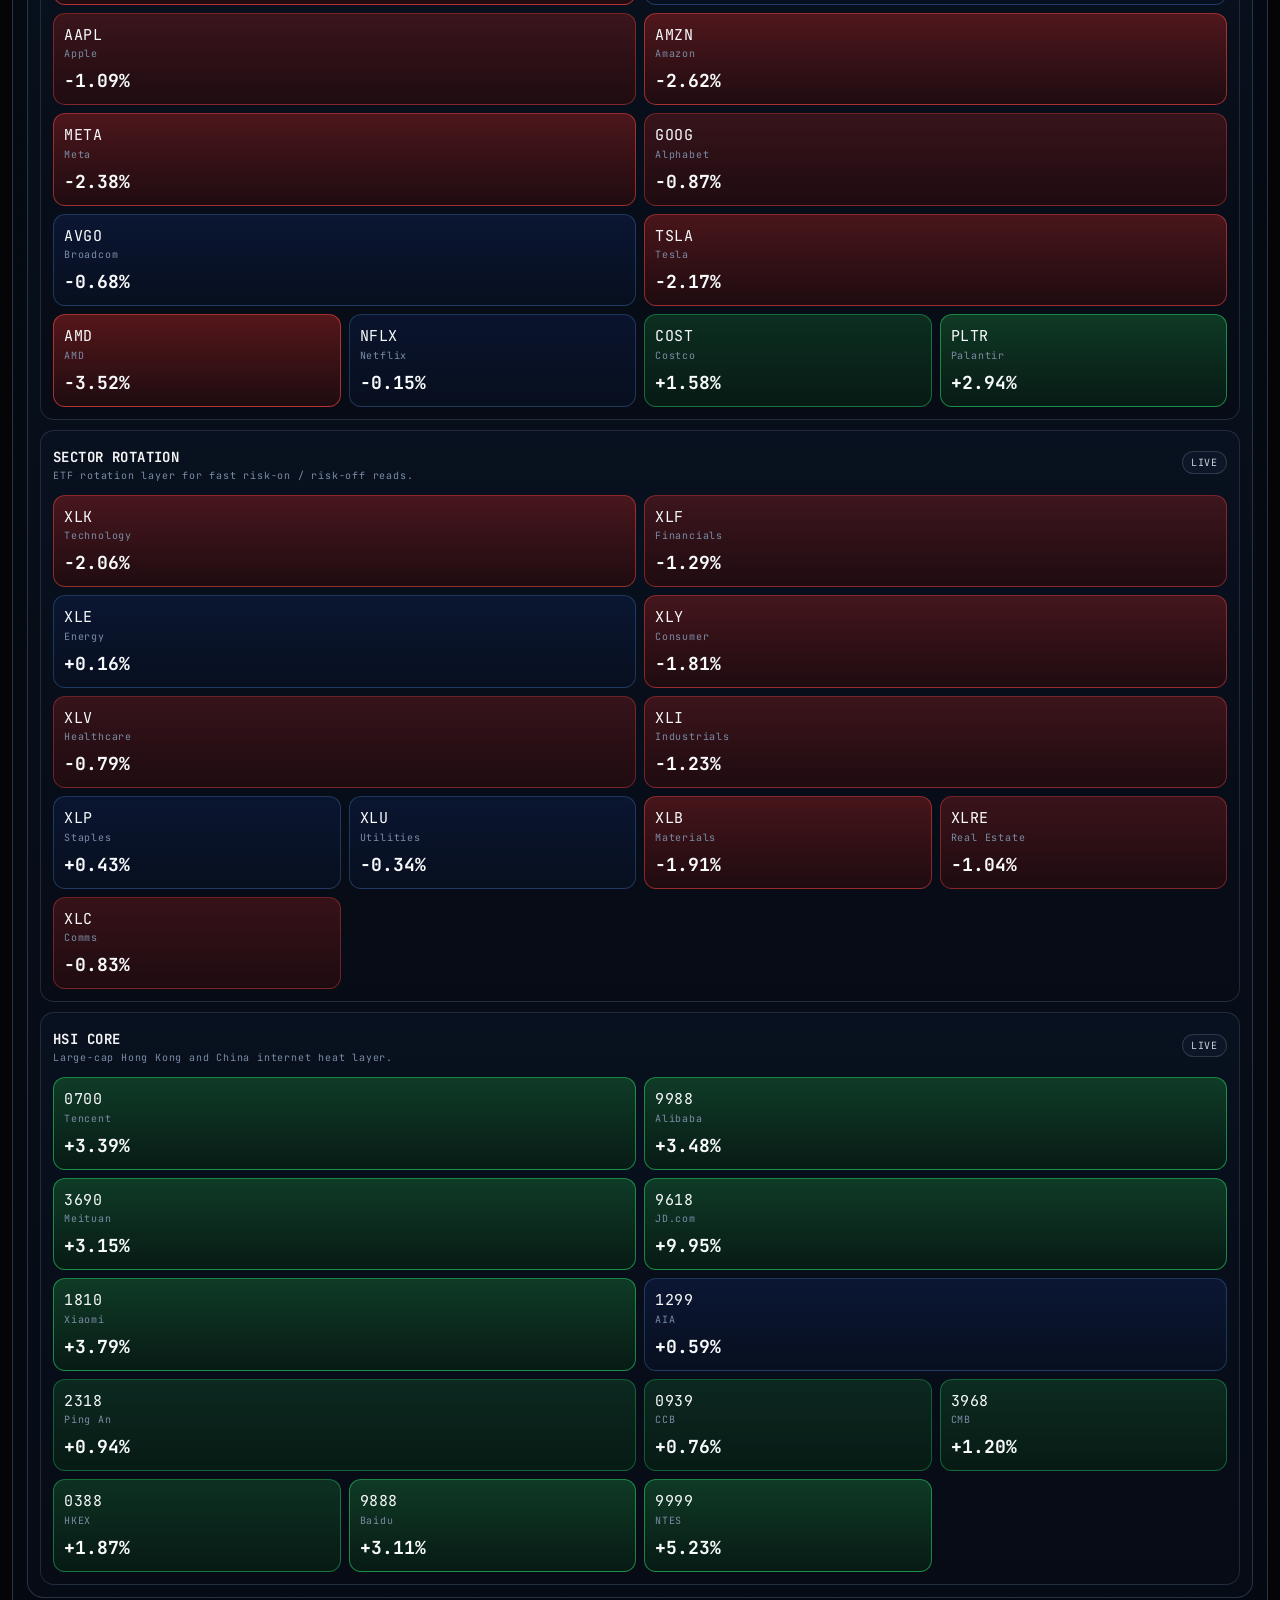
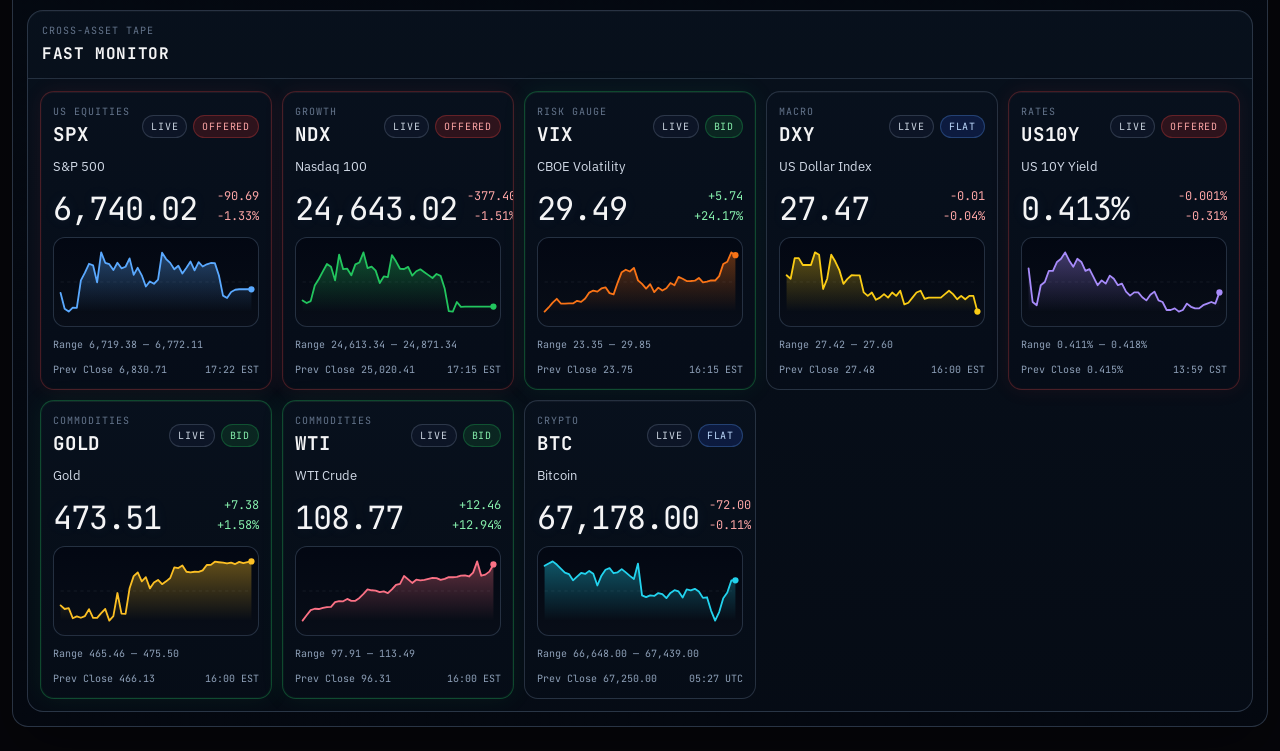
==== commit 40e5d3e4: "feat: add market breadth overlays and heat layers v2" ====
--- a/web/index.html
+++ b/web/index.html
@@ -113,7 +113,19 @@
         </div>
       </div>
       <div id="market-monitor-summary" class="market-summary-grid" aria-live="polite"></div>
-      <div id="market-monitor-grid" class="market-monitor-grid"></div>
+      <div class="market-structure-grid">
+        <section id="market-breadth-board" class="market-board market-breadth-board" aria-label="Market breadth curves"></section>
+        <aside id="market-heat-board" class="market-board market-heat-board" aria-label="Market heat layers"></aside>
+      </div>
+      <section id="market-tape-board" class="market-board market-tape-board" aria-label="Cross asset tape">
+        <div class="market-board-head">
+          <div>
+            <p id="market-tape-kicker" class="market-board-kicker">Cross-Asset Tape</p>
+            <h3 id="market-tape-title" class="market-board-title">Fast monitor</h3>
+          </div>
+        </div>
+        <div id="market-monitor-grid" class="market-monitor-grid"></div>
+      </section>
     </section>
   </div>
 
--- a/web/assets/css/terminal.css
+++ b/web/assets/css/terminal.css
@@ -806,11 +806,268 @@
   font-size: 11px;
 }
 
+.market-structure-grid {
+  display: grid;
+  grid-template-columns: minmax(0, 1.7fr) minmax(320px, 0.9fr);
+  gap: 12px;
+  padding: 12px 14px 0;
+}
+
+.market-board {
+  border: 1px solid rgba(71, 85, 105, 0.54);
+  border-radius: 16px;
+  background: linear-gradient(180deg, rgba(8, 17, 29, 0.96), rgba(6, 12, 22, 0.96));
+  box-shadow: inset 0 1px 0 rgba(255, 255, 255, 0.03);
+  overflow: hidden;
+}
+
+.market-tape-board {
+  margin: 12px 14px 14px;
+}
+
+.market-board-head {
+  display: flex;
+  align-items: flex-start;
+  justify-content: space-between;
+  gap: 12px;
+  padding: 12px 14px;
+  border-bottom: 1px solid rgba(71, 85, 105, 0.46);
+}
+
+.market-board-kicker {
+  margin: 0;
+  color: #64748b;
+  font-family: "JetBrains Mono", monospace;
+  font-size: 10px;
+  letter-spacing: 0.1em;
+  text-transform: uppercase;
+}
+
+.market-board-title {
+  margin: 4px 0 0;
+  font-family: "JetBrains Mono", monospace;
+  font-size: 16px;
+  letter-spacing: 0.04em;
+  text-transform: uppercase;
+}
+
+.market-board-legend {
+  margin: 2px 0 0;
+  color: #94a3b8;
+  font-family: "JetBrains Mono", monospace;
+  font-size: 10px;
+  line-height: 1.45;
+  text-align: right;
+}
+
+.market-breadth-grid {
+  display: grid;
+  grid-template-columns: repeat(2, minmax(0, 1fr));
+  gap: 10px;
+  padding: 12px;
+}
+
+.breadth-card {
+  border: 1px solid rgba(71, 85, 105, 0.44);
+  border-radius: 14px;
+  padding: 12px;
+  background: linear-gradient(180deg, rgba(10, 20, 34, 0.96), rgba(7, 13, 23, 0.96));
+}
+
+.breadth-card.is-featured {
+  grid-column: 1 / -1;
+}
+
+.breadth-card[data-state="hot"] {
+  box-shadow: inset 0 0 0 1px rgba(34, 197, 94, 0.08), 0 0 24px rgba(34, 197, 94, 0.08);
+}
+
+.breadth-card[data-state="cold"] {
+  box-shadow: inset 0 0 0 1px rgba(239, 68, 68, 0.06), 0 0 22px rgba(239, 68, 68, 0.08);
+}
+
+.breadth-card-head,
+.breadth-metrics,
+.breadth-footer,
+.heat-layer-head {
+  display: flex;
+  align-items: center;
+  justify-content: space-between;
+  gap: 10px;
+}
+
+.breadth-card-kicker,
+.breadth-metric-label,
+.heat-layer-desc,
+.heat-tile-name,
+.heat-tile-symbol {
+  margin: 0;
+}
+
+.breadth-card-kicker,
+.breadth-metric-label,
+.heat-layer-desc,
+.heat-tile-name {
+  color: #7b8ca6;
+  font-family: "JetBrains Mono", monospace;
+  font-size: 10px;
+  letter-spacing: 0.08em;
+}
+
+.breadth-card-title,
+.heat-layer-title {
+  margin: 4px 0 0;
+  font-family: "JetBrains Mono", monospace;
+  font-size: 14px;
+  letter-spacing: 0.03em;
+  text-transform: uppercase;
+}
+
+.breadth-metrics {
+  margin-top: 12px;
+  align-items: flex-end;
+}
+
+.breadth-metrics > div {
+  flex: 1;
+}
+
+.breadth-metric-value {
+  margin: 6px 0 0;
+  color: #dbe7f7;
+  font-family: "JetBrains Mono", monospace;
+  font-size: 17px;
+  font-weight: 700;
+}
+
+.breadth-metric-value-large {
+  font-size: 28px;
+  line-height: 1;
+}
+
+.breadth-chart-wrap {
+  margin-top: 12px;
+  border: 1px solid rgba(51, 65, 85, 0.7);
+  border-radius: 12px;
+  background: linear-gradient(180deg, rgba(3, 7, 18, 0.9), rgba(8, 13, 24, 0.94));
+  overflow: hidden;
+}
+
+.breadth-chart {
+  display: block;
+  width: 100%;
+  height: auto;
+}
+
+.breadth-grid-line {
+  stroke: rgba(148, 163, 184, 0.12);
+  stroke-width: 1;
+  stroke-dasharray: 4 5;
+}
+
+.breadth-primary-line {
+  fill: none;
+  stroke-width: 2.4;
+  stroke-linecap: round;
+  stroke-linejoin: round;
+}
+
+.breadth-benchmark-line {
+  fill: none;
+  stroke: rgba(226, 232, 240, 0.88);
+  stroke-width: 1.3;
+  stroke-dasharray: 4 4;
+  stroke-linecap: round;
+  stroke-linejoin: round;
+}
+
+.breadth-chart-empty {
+  min-height: 156px;
+  background: linear-gradient(90deg, rgba(30, 41, 59, 0.4), rgba(15, 23, 42, 0.75), rgba(30, 41, 59, 0.4));
+}
+
+.breadth-footer {
+  margin-top: 10px;
+  flex-wrap: wrap;
+  color: #94a3b8;
+  font-family: "JetBrains Mono", monospace;
+  font-size: 10px;
+}
+
+.market-heat-layers {
+  display: grid;
+  gap: 10px;
+  padding: 12px;
+}
+
+.heat-layer {
+  border: 1px solid rgba(71, 85, 105, 0.42);
+  border-radius: 14px;
+  padding: 12px;
+  background: linear-gradient(180deg, rgba(9, 18, 32, 0.94), rgba(7, 12, 21, 0.94));
+}
+
+.heat-layer-grid {
+  display: grid;
+  grid-template-columns: repeat(4, minmax(0, 1fr));
+  gap: 8px;
+  margin-top: 12px;
+}
+
+.heat-tile {
+  min-height: 82px;
+  border: 1px solid rgba(71, 85, 105, 0.42);
+  border-radius: 12px;
+  padding: 10px;
+  display: flex;
+  flex-direction: column;
+  justify-content: space-between;
+  background: linear-gradient(180deg, rgba(15, 23, 42, 0.86), rgba(8, 12, 21, 0.92));
+}
+
+.heat-tile-lg {
+  grid-column: span 2;
+}
+
+.heat-tile-md {
+  grid-column: span 2;
+}
+
+.heat-tile[data-state="hot"] {
+  background: linear-gradient(180deg, rgba(20, 83, 45, calc(0.3 + var(--tile-intensity) * 0.35)), rgba(8, 28, 21, 0.92));
+  border-color: rgba(34, 197, 94, calc(0.28 + var(--tile-intensity) * 0.35));
+}
+
+.heat-tile[data-state="cold"] {
+  background: linear-gradient(180deg, rgba(127, 29, 29, calc(0.3 + var(--tile-intensity) * 0.35)), rgba(33, 12, 16, 0.92));
+  border-color: rgba(239, 68, 68, calc(0.28 + var(--tile-intensity) * 0.35));
+}
+
+.heat-tile[data-state="neutral"] {
+  background: linear-gradient(180deg, rgba(30, 64, 175, calc(0.14 + var(--tile-intensity) * 0.18)), rgba(8, 16, 32, 0.92));
+  border-color: rgba(96, 165, 250, 0.26);
+}
+
+.heat-tile-symbol {
+  color: #f8fafc;
+  font-family: "JetBrains Mono", monospace;
+  font-size: 15px;
+  letter-spacing: 0.04em;
+}
+
+.heat-tile-value {
+  margin: 6px 0 0;
+  color: #f8fafc;
+  font-family: "JetBrains Mono", monospace;
+  font-size: 18px;
+  font-weight: 700;
+}
+
 .market-monitor-grid {
   display: grid;
-  grid-template-columns: repeat(auto-fit, minmax(240px, 1fr));
+  grid-template-columns: repeat(auto-fit, minmax(220px, 1fr));
   gap: 10px;
-  padding: 12px 14px 14px;
+  padding: 12px;
 }
 
 .market-card,
@@ -910,6 +1167,11 @@
 .market-series-status[data-state="default"] {
   color: #fecaca;
   border-color: rgba(239, 68, 68, 0.32);
+}
+
+.market-series-status[data-state="partial"] {
+  color: #bfdbfe;
+  border-color: rgba(96, 165, 250, 0.32);
 }
 
 .market-trend-pill {
@@ -1250,6 +1512,10 @@
   .market-summary-card-wide {
     grid-column: 1 / -1;
   }
+
+  .market-structure-grid {
+    grid-template-columns: 1fr;
+  }
 }
 
 @media (max-width: 920px) {
@@ -1327,6 +1593,27 @@
 
   .market-summary-grid {
     grid-template-columns: 1fr;
+  }
+
+  .market-board-head,
+  .heat-layer-head {
+    flex-direction: column;
+    align-items: flex-start;
+  }
+
+  .market-board-legend {
+    text-align: left;
+  }
+
+  .market-breadth-grid,
+  .heat-layer-grid,
+  .market-monitor-grid {
+    grid-template-columns: 1fr;
+  }
+
+  .heat-tile-lg,
+  .heat-tile-md {
+    grid-column: span 1;
   }
 
   .market-monitor-grid {
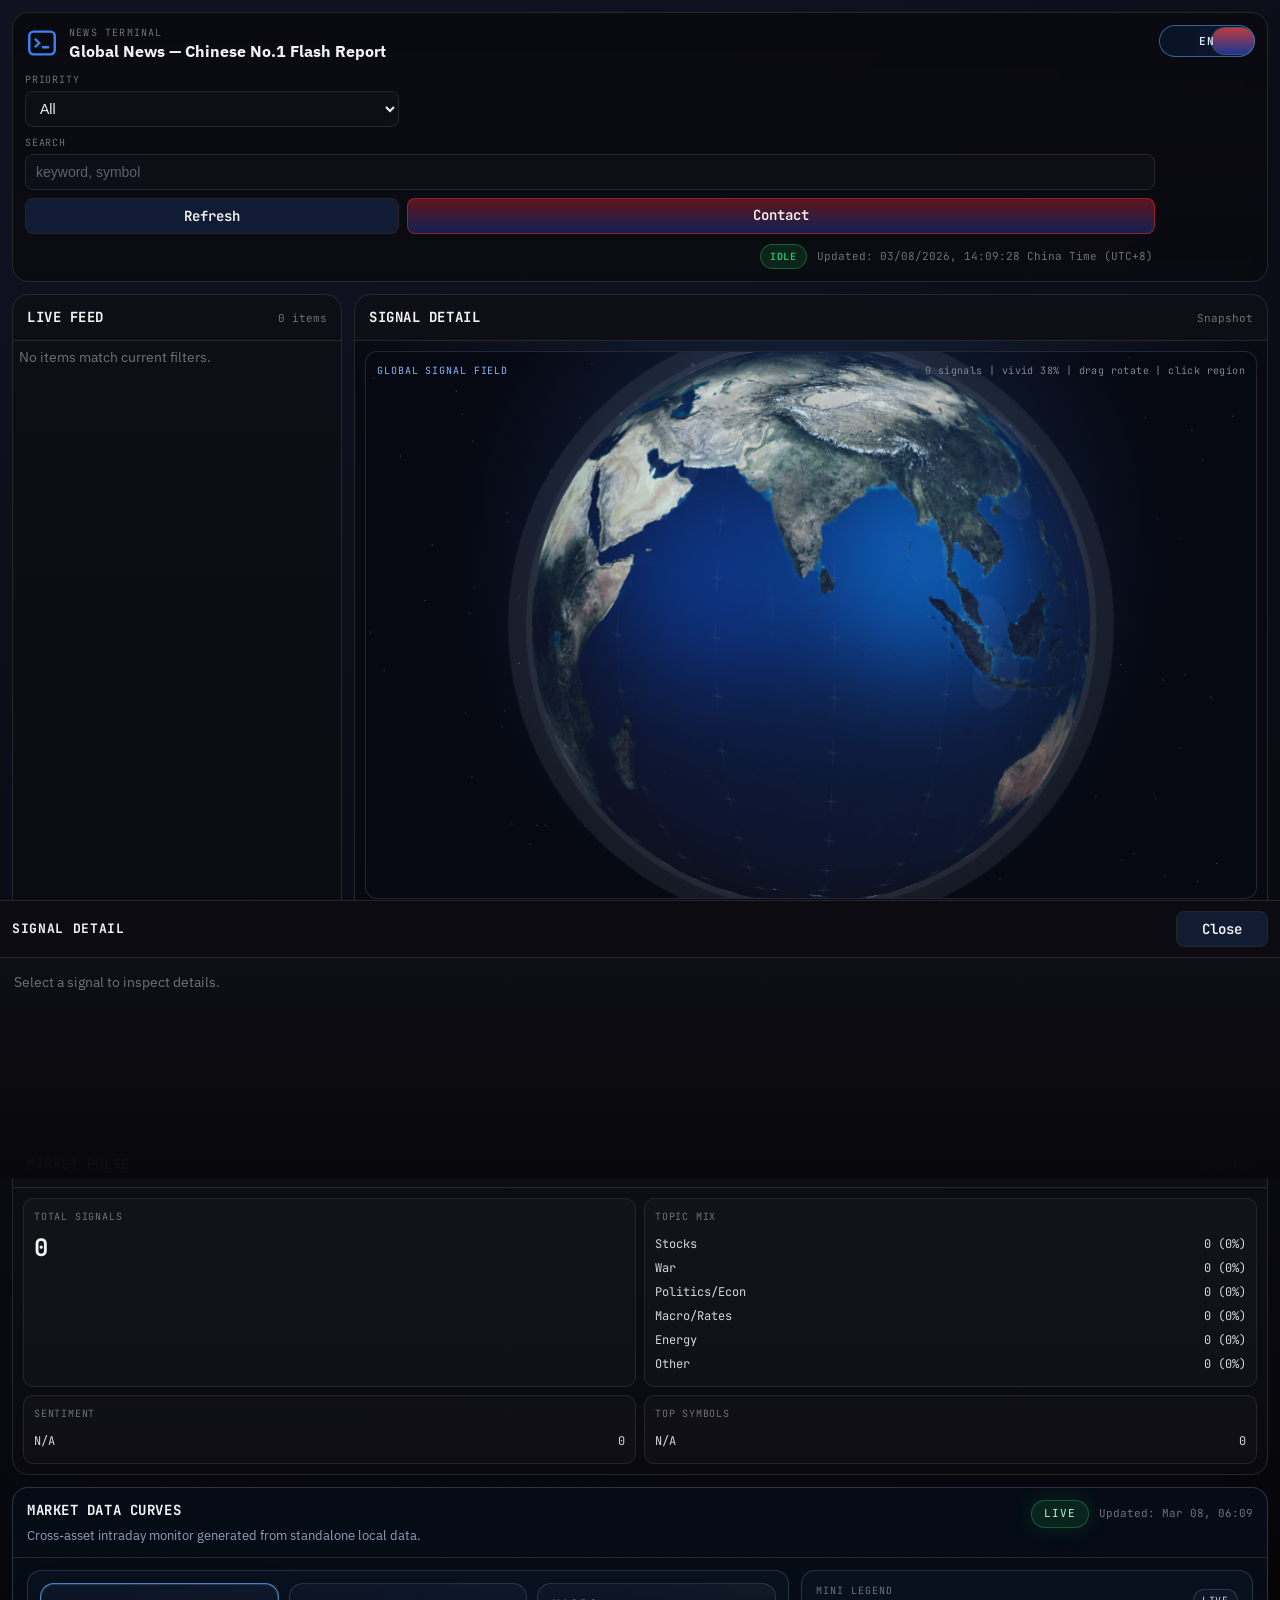
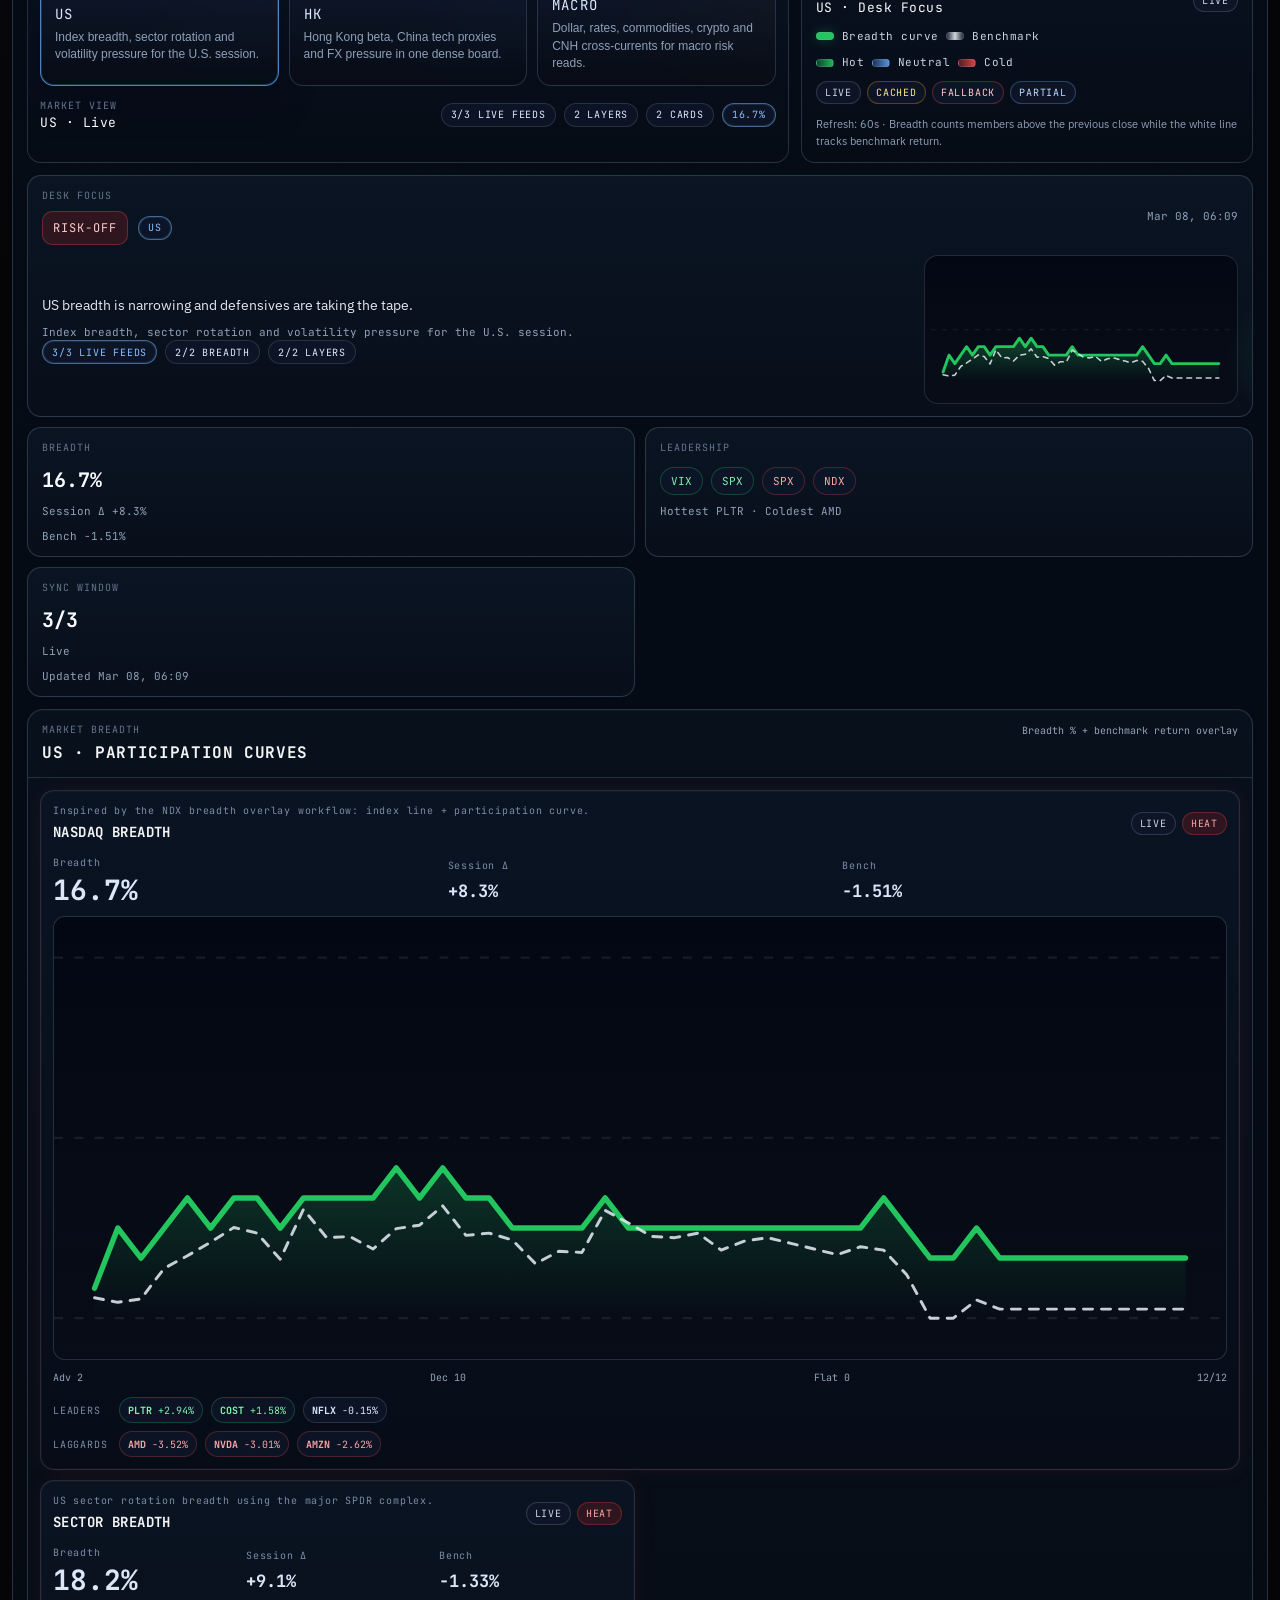
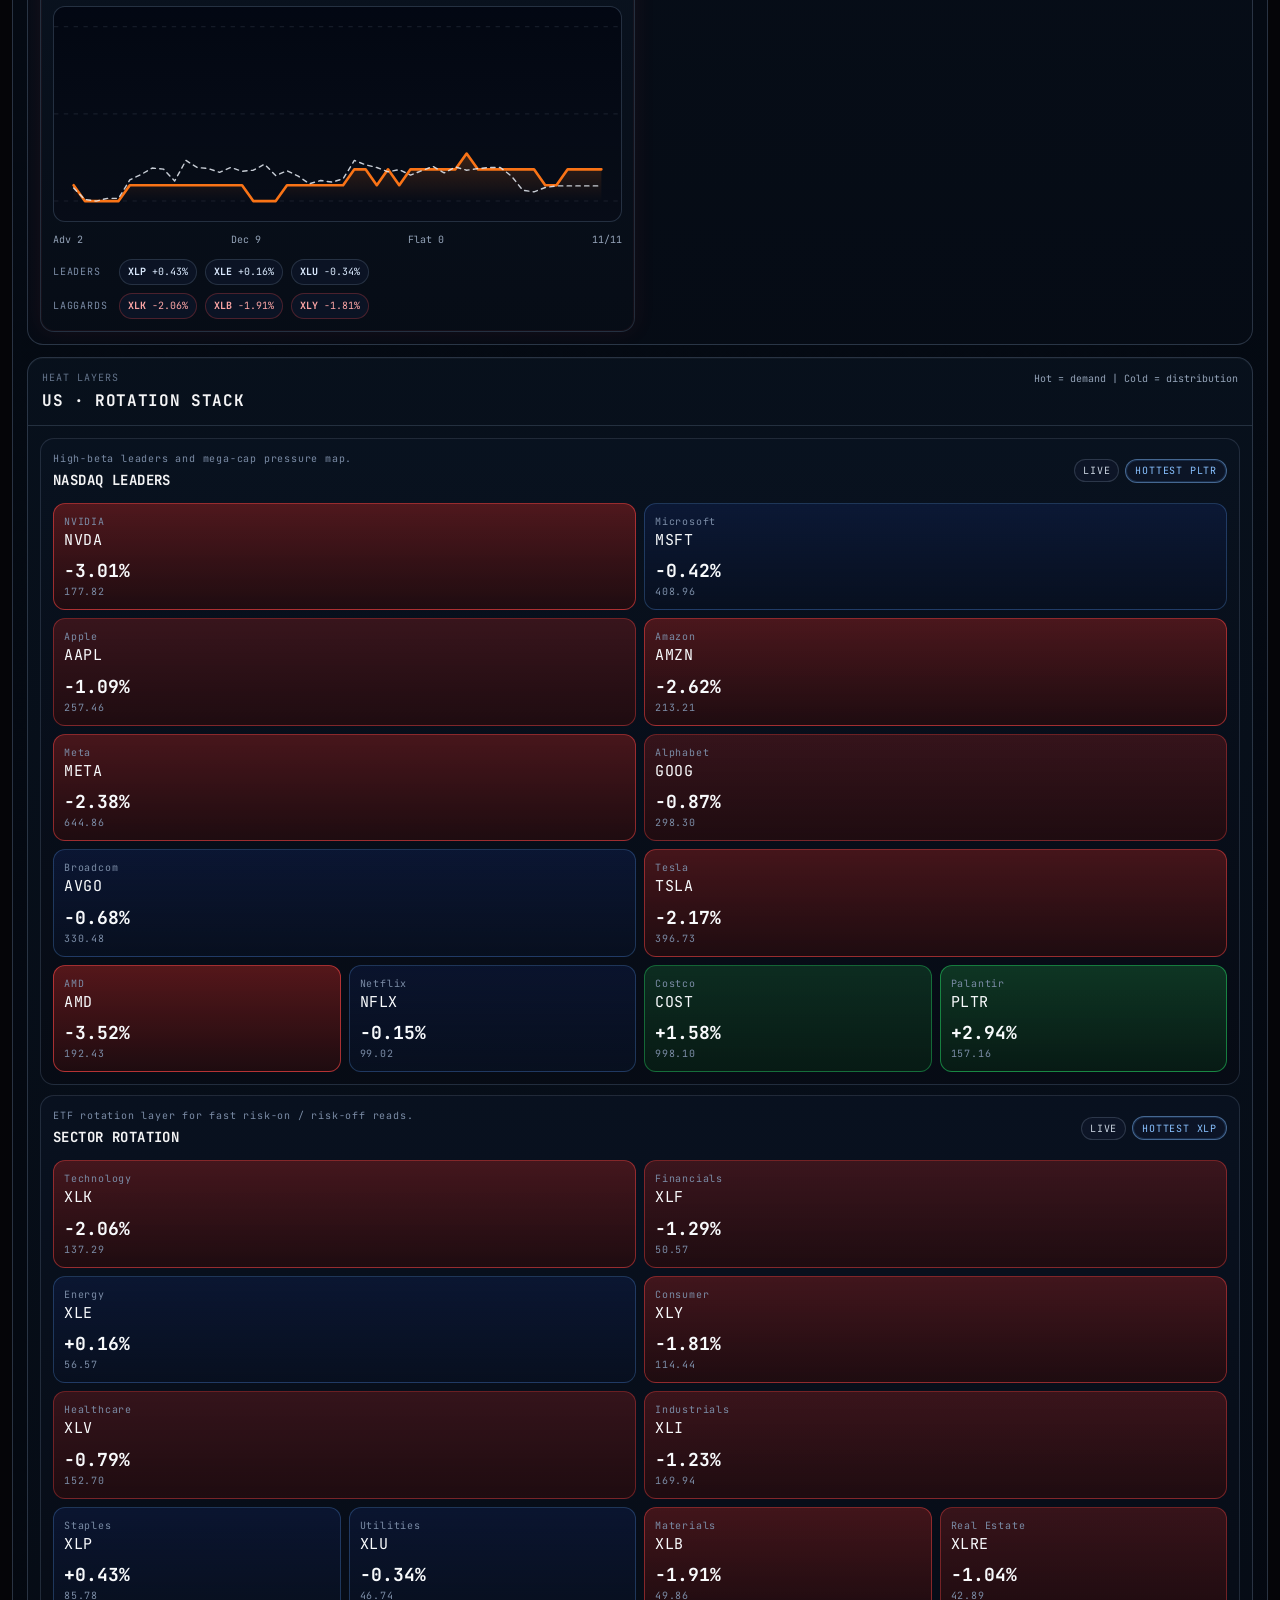
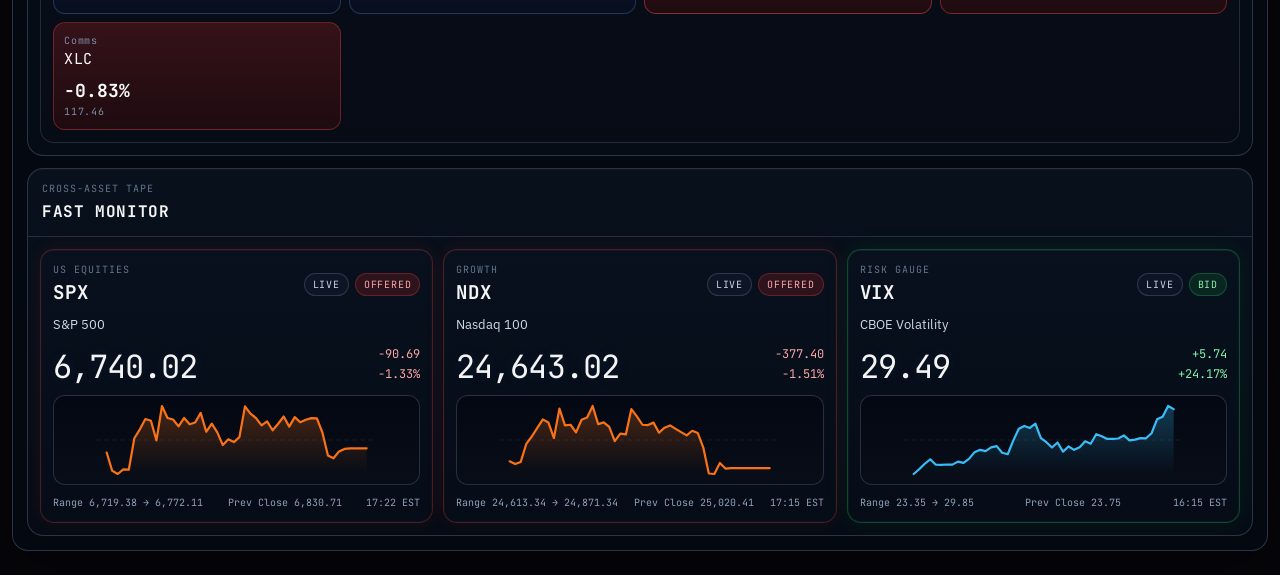
==== commit 01200fcb: "feat: redesign market monitor module with standalone data pipeline" ====
--- a/web/index.html
+++ b/web/index.html
@@ -112,6 +112,10 @@
           <span id="market-monitor-updated" class="panel-meta">Waiting for market data</span>
         </div>
       </div>
+      <div class="market-monitor-toolbar">
+        <div id="market-view-switcher" class="market-view-switcher" role="tablist" aria-label="Market view switcher"></div>
+        <aside id="market-mini-legend" class="market-mini-legend" aria-label="Market monitor legend"></aside>
+      </div>
       <div id="market-monitor-summary" class="market-summary-grid" aria-live="polite"></div>
       <div class="market-structure-grid">
         <section id="market-breadth-board" class="market-board market-breadth-board" aria-label="Market breadth curves"></section>
--- a/web/assets/css/terminal.css
+++ b/web/assets/css/terminal.css
@@ -699,6 +699,330 @@
   background: rgba(127, 29, 29, 0.32);
 }
 
+.market-monitor-panel {
+  --market-view-accent: #38bdf8;
+}
+
+.market-monitor-toolbar {
+  display: grid;
+  grid-template-columns: minmax(0, 1.6fr) minmax(300px, 0.95fr);
+  gap: 12px;
+  padding: 12px 14px 0;
+}
+
+.market-view-switcher,
+.market-mini-legend {
+  border: 1px solid rgba(71, 85, 105, 0.5);
+  border-radius: 14px;
+  background: linear-gradient(180deg, rgba(9, 18, 32, 0.94), rgba(6, 12, 22, 0.96));
+  backdrop-filter: blur(18px);
+}
+
+.market-view-switcher {
+  padding: 12px;
+}
+
+.market-view-strip {
+  display: grid;
+  grid-template-columns: repeat(3, minmax(0, 1fr));
+  gap: 10px;
+}
+
+.market-view-chip {
+  min-height: 78px;
+  padding: 12px 14px;
+  border: 1px solid rgba(71, 85, 105, 0.5);
+  border-radius: 14px;
+  background:
+    linear-gradient(180deg, rgba(15, 23, 42, 0.88), rgba(7, 12, 21, 0.94)),
+    radial-gradient(circle at top right, color-mix(in srgb, var(--view-accent) 16%, transparent) 0%, transparent 66%);
+  color: #dbeafe;
+  text-align: left;
+  cursor: pointer;
+  transition: transform 180ms ease, border-color 180ms ease, box-shadow 180ms ease;
+}
+
+.market-view-chip:hover,
+.market-view-chip:focus-visible {
+  transform: translateY(-1px);
+  border-color: color-mix(in srgb, var(--view-accent) 45%, rgba(148, 163, 184, 0.34));
+  box-shadow: 0 12px 28px rgba(2, 6, 23, 0.28);
+  outline: none;
+}
+
+.market-view-chip.is-active {
+  border-color: color-mix(in srgb, var(--view-accent) 62%, rgba(148, 163, 184, 0.34));
+  box-shadow: inset 0 0 0 1px color-mix(in srgb, var(--view-accent) 22%, transparent), 0 16px 34px rgba(2, 6, 23, 0.36);
+}
+
+.market-view-chip-label,
+.market-view-chip-meta,
+.market-view-meta-title,
+.market-legend-title,
+.market-summary-updated {
+  margin: 0;
+}
+
+.market-view-chip-label {
+  display: block;
+  font-family: "JetBrains Mono", monospace;
+  font-size: 14px;
+  letter-spacing: 0.08em;
+  text-transform: uppercase;
+}
+
+.market-view-chip-meta {
+  display: block;
+  margin-top: 6px;
+  color: #8ea0b8;
+  font-size: 12px;
+  line-height: 1.45;
+}
+
+.market-view-meta,
+.market-legend-head {
+  display: flex;
+  align-items: center;
+  justify-content: space-between;
+  gap: 12px;
+}
+
+.market-view-meta {
+  margin-top: 12px;
+  flex-wrap: wrap;
+}
+
+.market-view-meta-title,
+.market-legend-title {
+  color: #f8fafc;
+  font-family: "JetBrains Mono", monospace;
+  font-size: 13px;
+  letter-spacing: 0.04em;
+}
+
+.market-view-meta-cluster,
+.market-summary-chip-row {
+  display: flex;
+  gap: 8px;
+  flex-wrap: wrap;
+}
+
+.market-status-micro,
+.market-view-pill {
+  display: inline-flex;
+  align-items: center;
+  justify-content: center;
+  min-height: 24px;
+  padding: 0 9px;
+  border-radius: 999px;
+  border: 1px solid rgba(71, 85, 105, 0.46);
+  background: rgba(15, 23, 42, 0.72);
+  color: #dbeafe;
+  font-family: "JetBrains Mono", monospace;
+  font-size: 10px;
+  letter-spacing: 0.08em;
+  text-transform: uppercase;
+}
+
+.market-status-micro.accent,
+.market-view-pill {
+  color: color-mix(in srgb, var(--market-view-accent) 72%, white);
+  border-color: color-mix(in srgb, var(--market-view-accent) 34%, rgba(148, 163, 184, 0.34));
+  box-shadow: inset 0 0 0 1px color-mix(in srgb, var(--market-view-accent) 16%, transparent);
+}
+
+.market-mini-legend {
+  padding: 12px 14px;
+}
+
+.market-legend-row {
+  display: flex;
+  align-items: center;
+  gap: 8px;
+  margin-top: 10px;
+  color: #cbd5e1;
+  font-family: "JetBrains Mono", monospace;
+  font-size: 11px;
+  letter-spacing: 0.04em;
+  flex-wrap: wrap;
+}
+
+.market-legend-row-pills {
+  gap: 6px;
+}
+
+.market-legend-swatch {
+  display: inline-flex;
+  width: 18px;
+  height: 8px;
+  border-radius: 999px;
+  border: 1px solid rgba(148, 163, 184, 0.24);
+}
+
+.market-legend-line {
+  background: var(--legend-color, var(--market-view-accent));
+  box-shadow: 0 0 12px color-mix(in srgb, var(--legend-color, var(--market-view-accent)) 32%, transparent);
+}
+
+.market-legend-benchmark {
+  background: linear-gradient(90deg, rgba(226, 232, 240, 0.14), rgba(226, 232, 240, 0.92), rgba(226, 232, 240, 0.14));
+}
+
+.market-legend-hot {
+  background: linear-gradient(90deg, rgba(34, 197, 94, 0.3), rgba(34, 197, 94, 0.92));
+}
+
+.market-legend-neutral {
+  background: linear-gradient(90deg, rgba(96, 165, 250, 0.25), rgba(96, 165, 250, 0.88));
+}
+
+.market-legend-cold {
+  background: linear-gradient(90deg, rgba(239, 68, 68, 0.3), rgba(239, 68, 68, 0.92));
+}
+
+.market-legend-footnote {
+  margin: 12px 0 0;
+  color: #8ea0b8;
+  font-size: 11px;
+  line-height: 1.55;
+}
+
+.market-summary-hero {
+  background:
+    radial-gradient(circle at top right, color-mix(in srgb, var(--market-view-accent) 14%, transparent) 0%, transparent 54%),
+    linear-gradient(180deg, rgba(11, 22, 36, 0.92), rgba(8, 14, 24, 0.94));
+}
+
+.market-summary-hero-head,
+.market-summary-badge-row {
+  display: flex;
+  align-items: center;
+  justify-content: space-between;
+  gap: 10px;
+  flex-wrap: wrap;
+}
+
+.market-summary-badge-row {
+  justify-content: flex-start;
+  margin-top: 8px;
+}
+
+.market-summary-updated {
+  color: #8ea0b8;
+  font-family: "JetBrains Mono", monospace;
+  font-size: 11px;
+}
+
+.market-summary-main-split {
+  justify-content: space-between;
+  align-items: stretch;
+}
+
+.market-summary-copy {
+  flex: 1;
+  min-width: 0;
+}
+
+.market-summary-chart-wrap {
+  min-width: 220px;
+  border: 1px solid rgba(71, 85, 105, 0.42);
+  border-radius: 14px;
+  padding: 6px;
+  background: linear-gradient(180deg, rgba(3, 7, 18, 0.9), rgba(8, 13, 24, 0.94));
+}
+
+.market-summary-spark {
+  display: block;
+  width: 100%;
+  height: auto;
+}
+
+.market-summary-symbols {
+  display: flex;
+  gap: 8px;
+  flex-wrap: wrap;
+  margin-top: 12px;
+}
+
+.market-summary-symbol {
+  display: inline-flex;
+  align-items: center;
+  justify-content: center;
+  min-height: 28px;
+  padding: 0 10px;
+  border-radius: 999px;
+  background: rgba(15, 23, 42, 0.72);
+  border: 1px solid rgba(71, 85, 105, 0.46);
+  color: #dbeafe;
+  font-family: "JetBrains Mono", monospace;
+  font-size: 11px;
+}
+
+.market-summary-symbol.is-hot {
+  color: #86efac;
+  border-color: rgba(34, 197, 94, 0.28);
+}
+
+.market-summary-symbol.is-cold {
+  color: #fca5a5;
+  border-color: rgba(239, 68, 68, 0.28);
+}
+
+.market-board-head-enhanced {
+  align-items: flex-start;
+}
+
+.breadth-chip-section {
+  display: grid;
+  gap: 8px;
+  margin-top: 12px;
+}
+
+.breadth-chip-row {
+  display: flex;
+  flex-wrap: wrap;
+  gap: 8px;
+  align-items: center;
+}
+
+.breadth-chip-label {
+  min-width: 58px;
+  color: #7b8ca6;
+  font-family: "JetBrains Mono", monospace;
+  font-size: 10px;
+  letter-spacing: 0.08em;
+  text-transform: uppercase;
+}
+
+.breadth-chip {
+  display: inline-flex;
+  align-items: center;
+  gap: 6px;
+  min-height: 26px;
+  padding: 0 8px;
+  border-radius: 999px;
+  border: 1px solid rgba(71, 85, 105, 0.46);
+  background: rgba(15, 23, 42, 0.72);
+  color: #dbeafe;
+  font-family: "JetBrains Mono", monospace;
+  font-size: 10px;
+}
+
+.breadth-chip[data-state="hot"] {
+  border-color: rgba(34, 197, 94, 0.28);
+  color: #86efac;
+}
+
+.breadth-chip[data-state="cold"] {
+  border-color: rgba(239, 68, 68, 0.28);
+  color: #fca5a5;
+}
+
+.breadth-chip em {
+  font-style: normal;
+  color: #facc15;
+}
+
 .market-summary-grid {
   display: grid;
   grid-template-columns: 1.6fr repeat(3, minmax(0, 1fr));
@@ -1624,6 +1948,26 @@
     align-items: flex-start;
     flex-direction: column;
   }
+
+  .market-monitor-toolbar {
+    grid-template-columns: 1fr;
+  }
+
+  .market-view-strip {
+    grid-template-columns: 1fr;
+  }
+
+  .market-summary-main-split,
+  .market-legend-head,
+  .market-view-meta {
+    flex-direction: column;
+    align-items: flex-start;
+  }
+
+  .market-summary-chart-wrap {
+    width: 100%;
+    min-width: 0;
+  }
 }
 
 @media (prefers-reduced-motion: reduce) {
